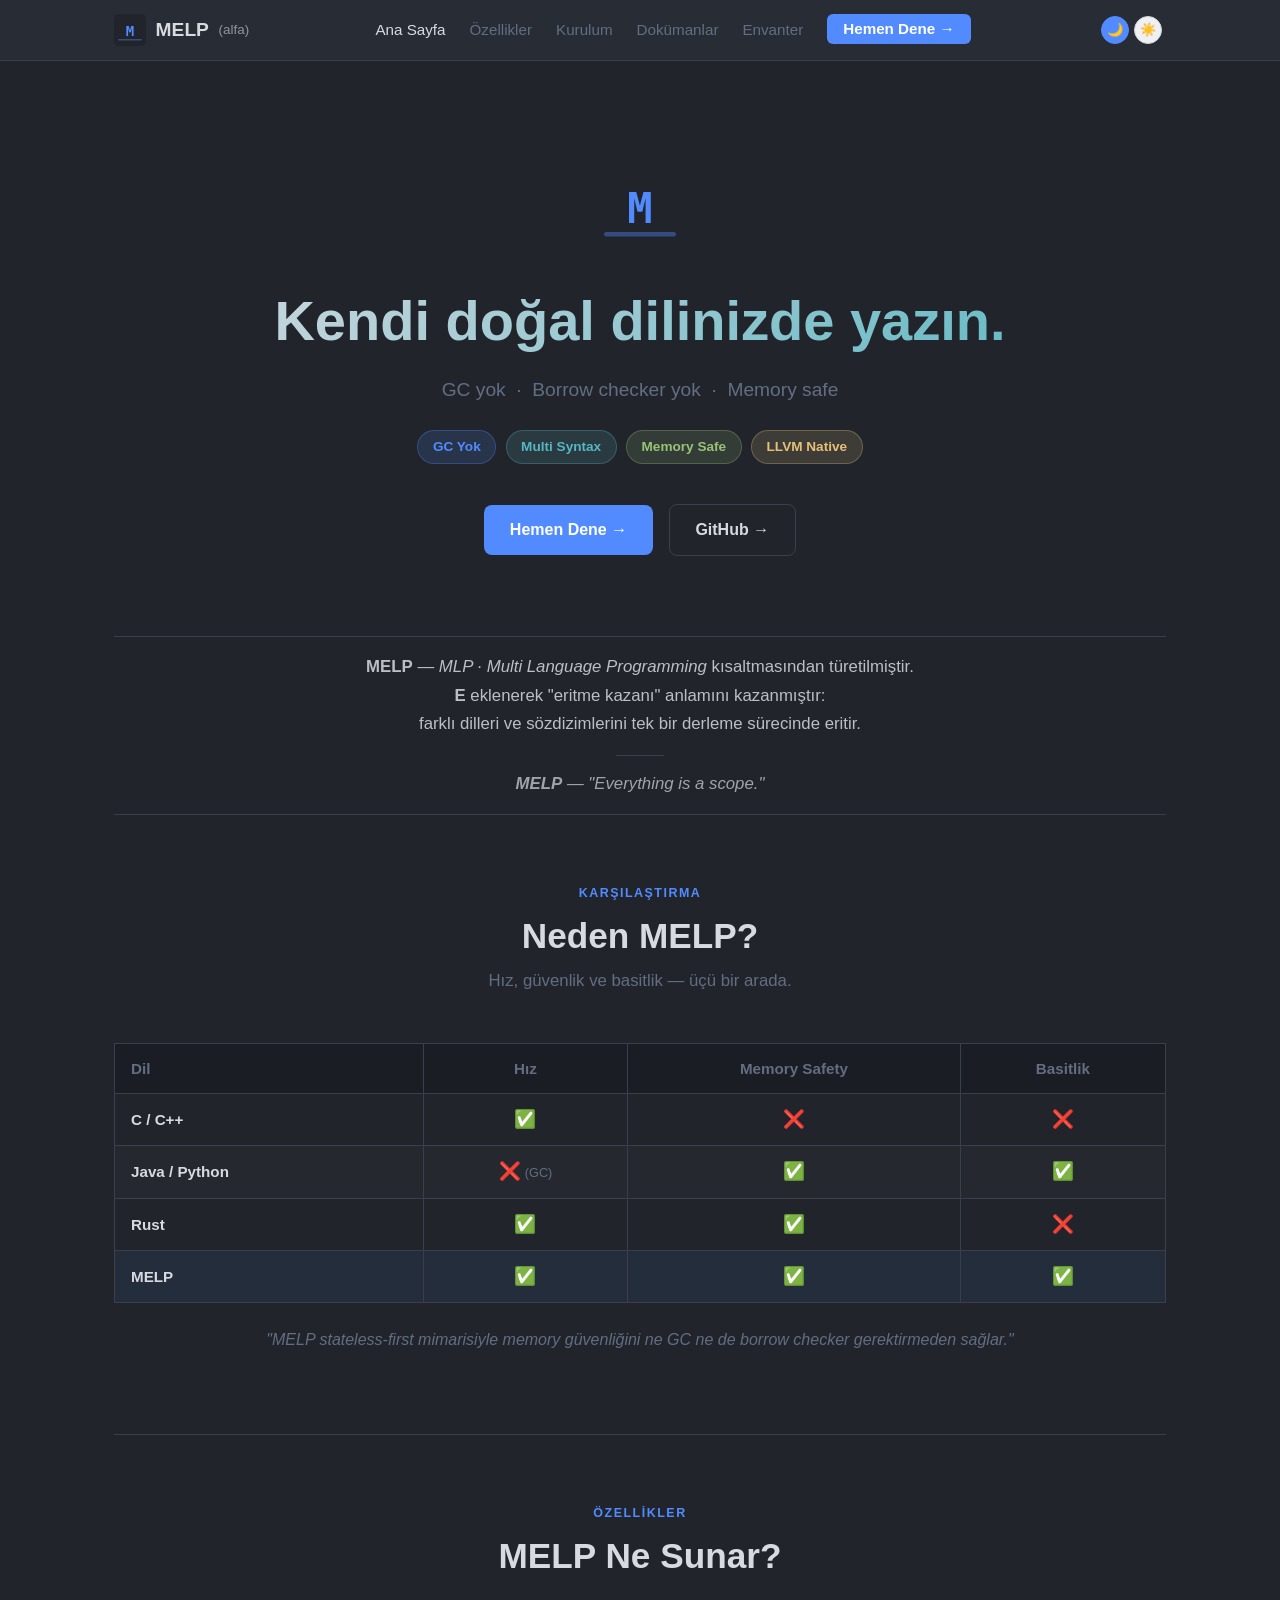
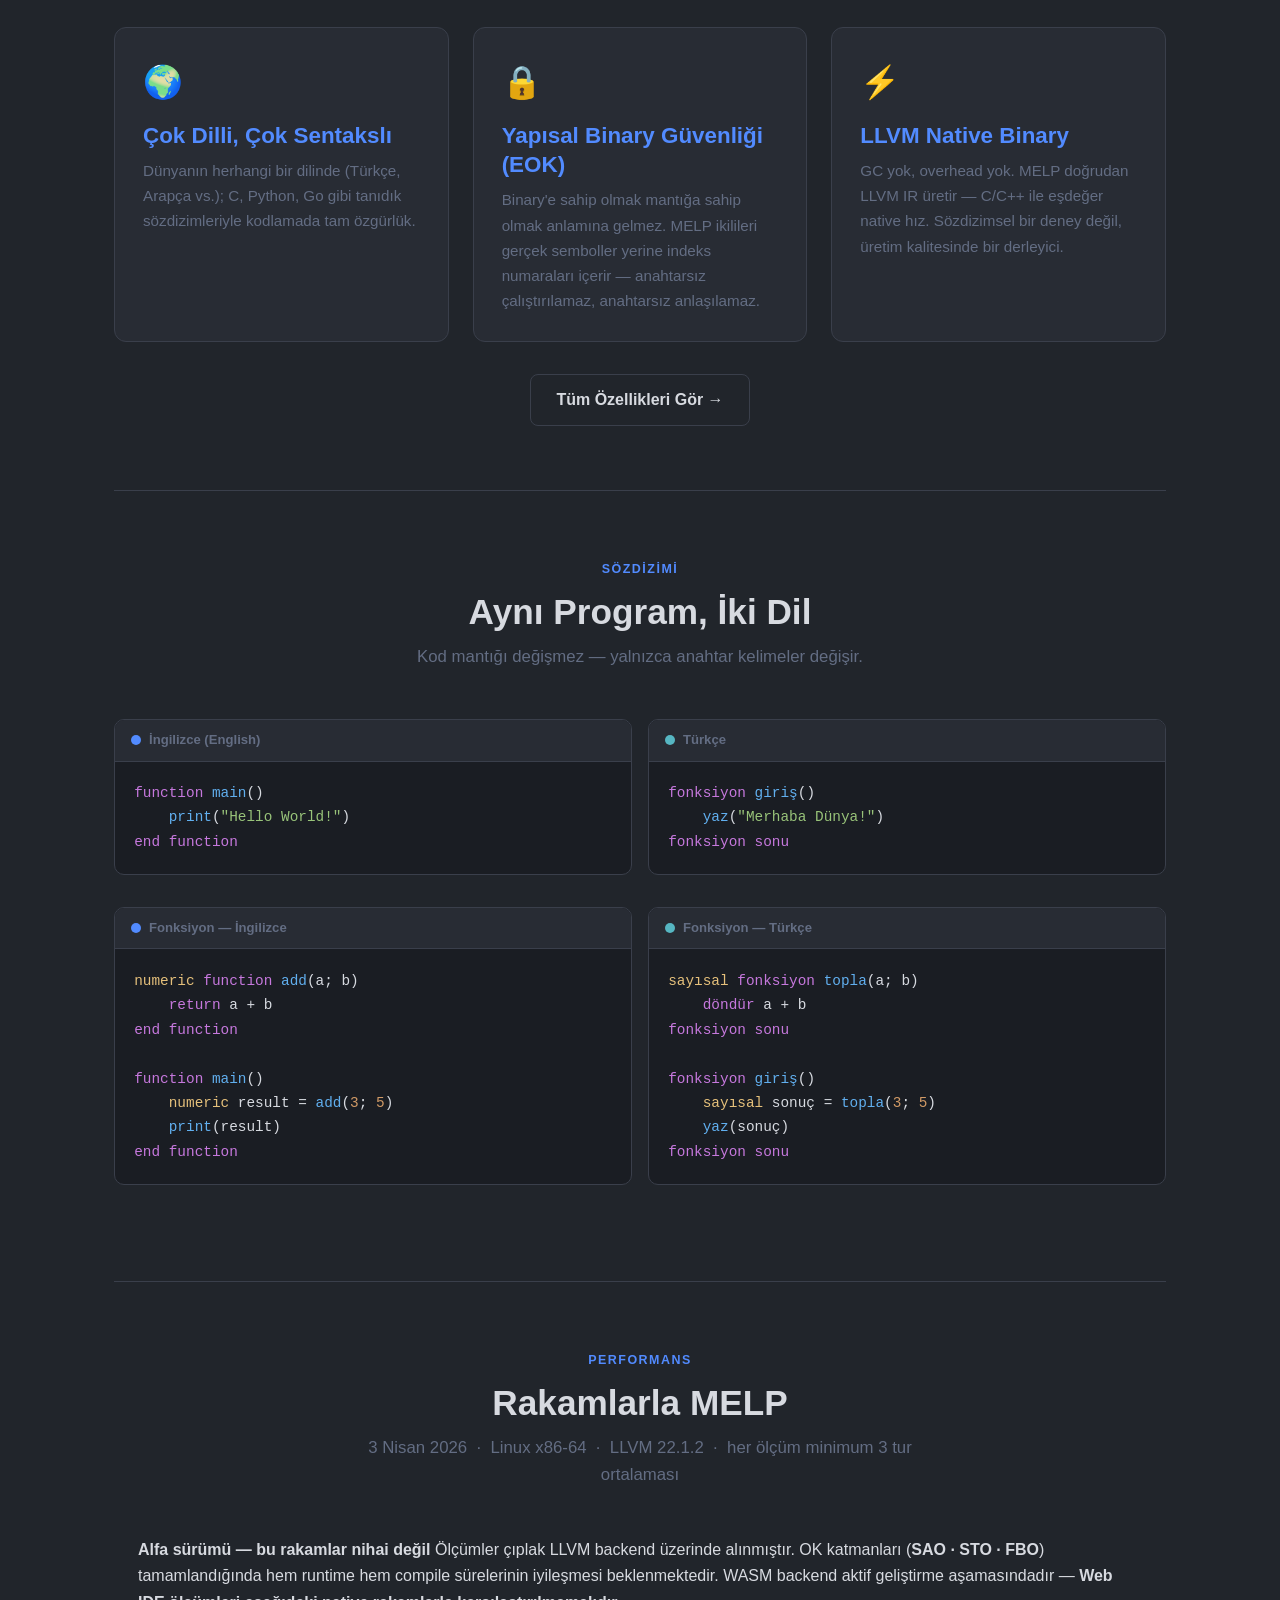
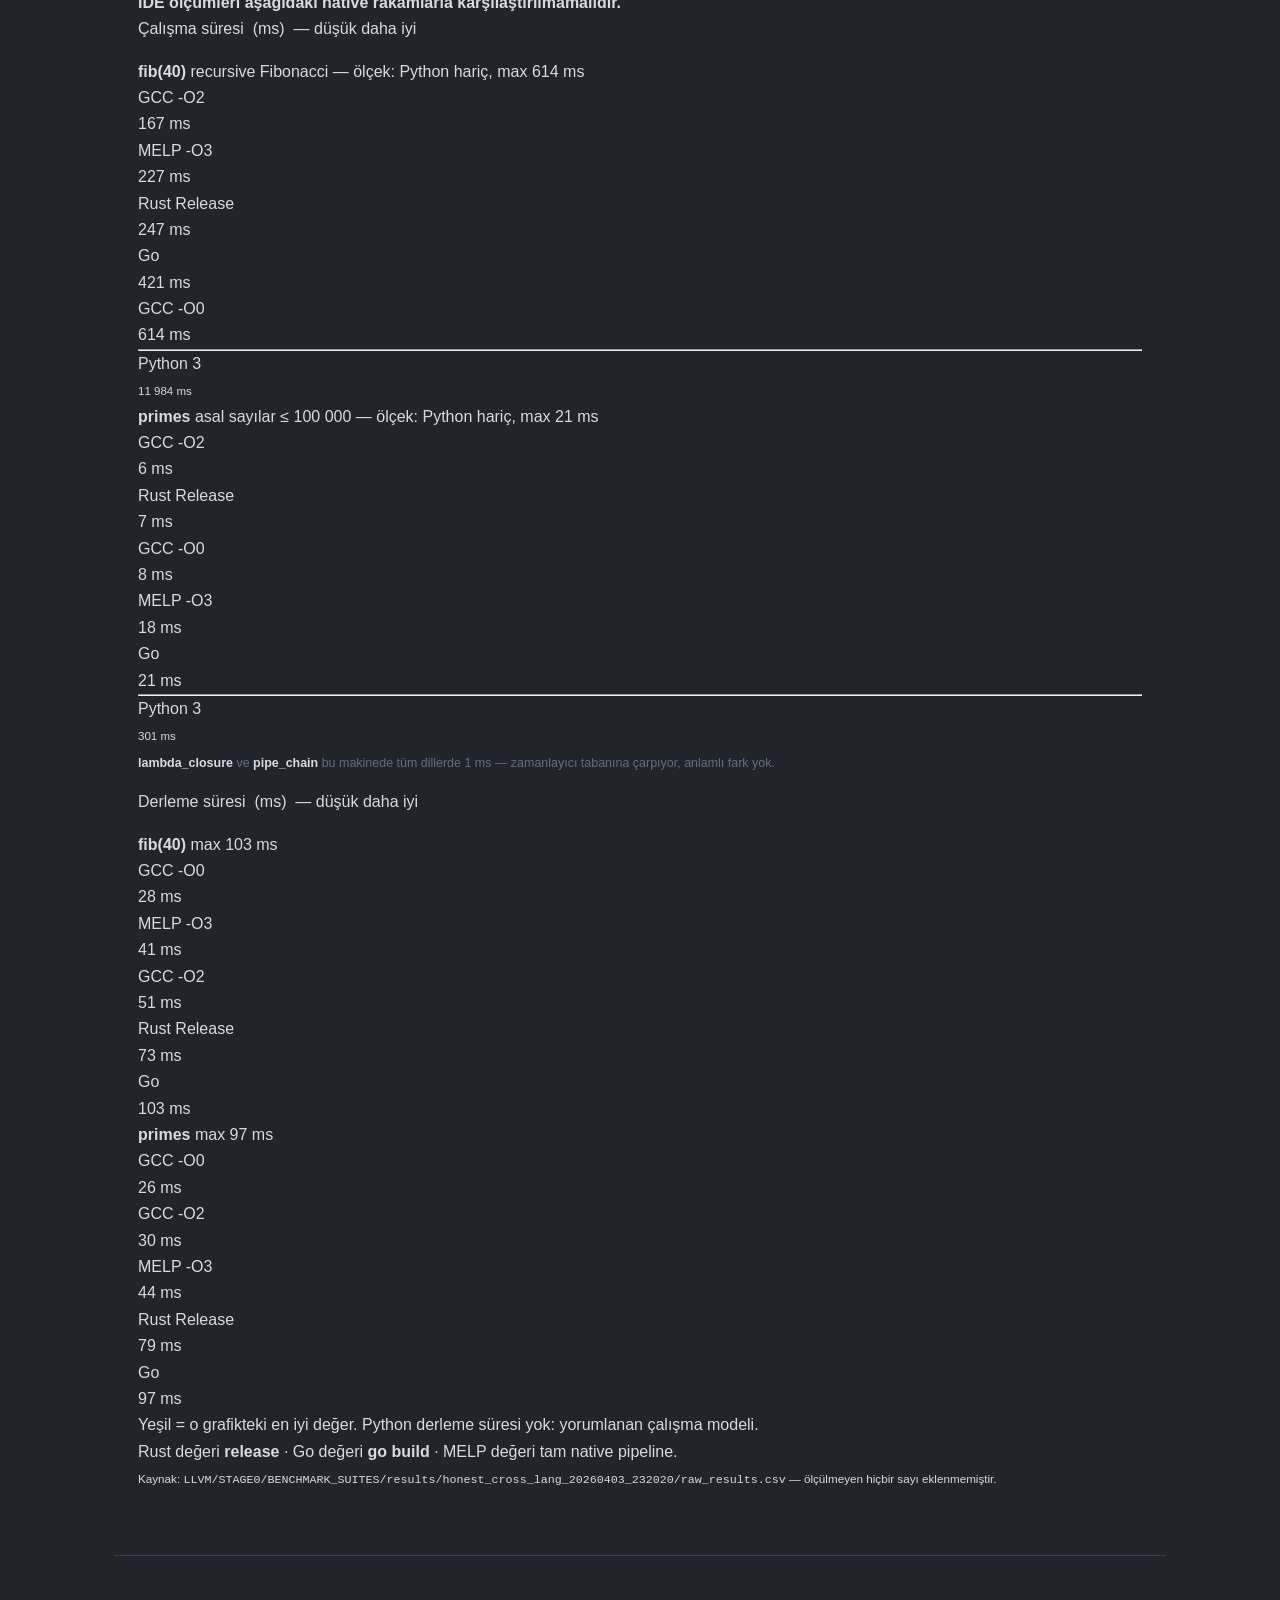
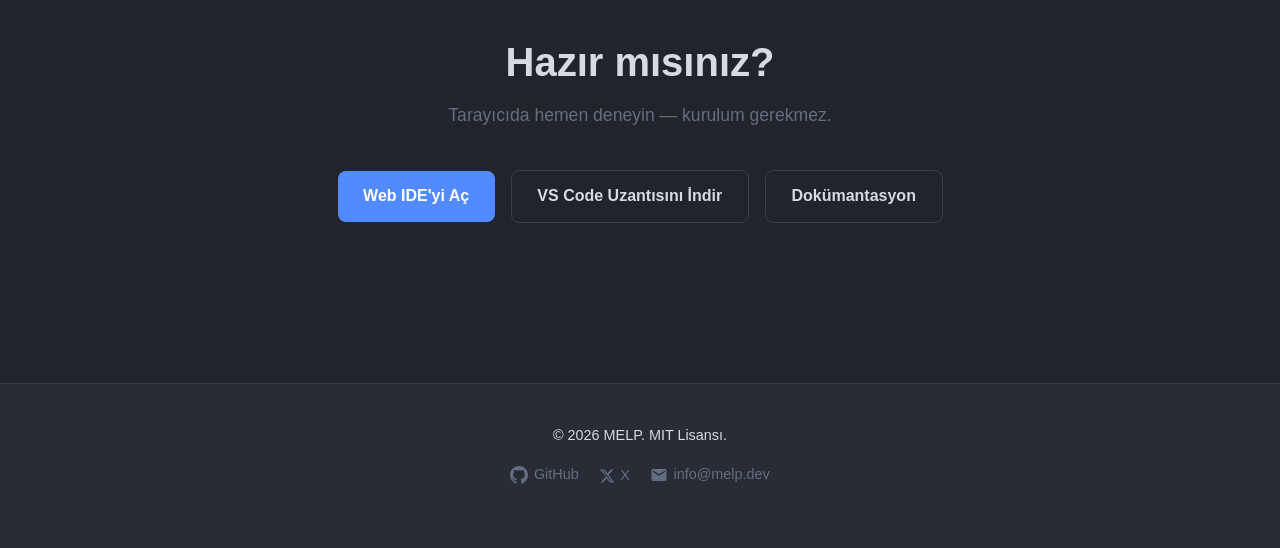
==== index.html @ f2312299 "feat(footer): GitHub/X/email SVG ikonları eklendi" ====
<!DOCTYPE html>
<html lang="tr">
<head>
  <meta charset="UTF-8">
  <meta name="viewport" content="width=device-width, initial-scale=1.0">
  <meta name="description" content="MELP — Kendi doğal dilinizde yazın. GC yok, borrow checker yok, memory safe (beta'da planlandı). LLVM native binary.">
  <title>MELP — Doğal Dil, Native Hız</title>
  <link rel="shortcut icon" type="image/x-icon" href="/assets/melp-logo.ico">
  <link rel="icon" type="image/png" href="/assets/melp-logo.png">
  <link rel="stylesheet" href="assets/style.css">
</head>
<body>

  <!-- ========== HEADER ========== -->
  <header>
    <nav>
      <a href="index.html" class="nav-logo">
        <img src="assets/melp-logo.svg" alt="MELP Logo" width="32" height="32">
        MELP <span style="font-size:0.7em; font-weight:400; opacity:0.6;">(alfa)</span>
      </a>
      <ul class="nav-links" id="navLinks">
        <li><a href="index.html" class="active">Ana Sayfa</a></li>
        <li><a href="ozellikler.html">Özellikler</a></li>
        <li><a href="kurulum.html">Kurulum</a></li>
        <li><a href="docs.html">Dokümanlar</a></li>
        <li><a href="inventory.html">Envanter</a></li>
        <li><a href="./web-ide/" target="_blank" rel="noopener" class="btn-nav">Hemen Dene →</a></li>
      </ul>
      <div class="theme-toggle">
        <button class="theme-btn" data-theme="dark" title="Koyu tema" aria-label="Koyu tema">🌙</button>
        <button class="theme-btn" data-theme="light" title="Açık tema" aria-label="Açık tema">☀️</button>
      </div>
      <button class="nav-toggle" id="navToggle" aria-label="Menü">
        <span></span><span></span><span></span>
      </button>
    </nav>
  </header>

  <main>

    <!-- ========== HERO ========== -->
    <section class="hero">
      <div class="hero-logo">
        <img src="assets/melp-logo.svg" alt="MELP Logo" width="96" height="96">
      </div>
      <h1>Kendi doğal dilinizde yazın.</h1>
      <p class="hero-subtitle">GC yok &nbsp;·&nbsp; Borrow checker yok &nbsp;·&nbsp; Memory safe</p>
      <div class="badge-row">
        <span class="badge badge-blue">GC Yok</span>
        <span class="badge badge-teal">Multi Syntax</span>
        <span class="badge badge-green">Memory Safe</span>
        <span class="badge badge-yellow">LLVM Native</span>
      </div>

      <div class="btn-group" style="justify-content:center;">
        <a href="./web-ide/" target="_blank" rel="noopener" class="btn btn-primary">Hemen Dene →</a>
        <a href="https://github.com/MELP-Lang/MELP" target="_blank" rel="noopener" class="btn btn-outline">GitHub →</a>
      </div>
    </section>

    <!-- ========== İSMİN HİKAYESİ ========== -->
    <section style="padding-top:1rem;padding-bottom:0;">
      <blockquote style="max-width:640px;margin:0 auto;text-align:center;border-left:none;padding:0;">
        <p style="font-size:1.05rem;line-height:1.7;opacity:0.85;">
          <strong>MELP</strong> — <em>MLP · Multi Language Programming</em> kısaltmasından türetilmiştir.<br>
          <strong>E</strong> eklenerek "eritme kazanı" anlamını kazanmıştır:<br>
          farklı dilleri ve sözdizimlerini tek bir derleme sürecinde eritir.
        </p>
        <hr style="border:none;border-top:1px solid var(--border);width:48px;margin:0.9rem auto;">
        <p style="font-size:1.05rem;margin-top:0.75rem;opacity:0.7;font-style:italic;">
          <strong>MELP</strong> — "Everything is a scope."
        </p>
      </blockquote>
    </section>

    <!-- ========== NEDEN MELP? ========== -->
    <section>
      <div class="section-header">
        <span class="section-label">Karşılaştırma</span>
        <h2>Neden MELP?</h2>
        <p>Hız, güvenlik ve basitlik — üçü bir arada.</p>
      </div>
      <div class="table-wrap">
        <table>
          <thead>
            <tr>
              <th>Dil</th>
              <th>Hız</th>
              <th>Memory Safety</th>
              <th>Basitlik</th>
            </tr>
          </thead>
          <tbody>
            <tr>
              <td>C / C++</td>
              <td><span class="check">✅</span></td>
              <td><span class="cross">❌</span></td>
              <td><span class="cross">❌</span></td>
            </tr>
            <tr>
              <td>Java / Python</td>
              <td><span class="cross">❌</span> <small style="color:var(--text-muted)">(GC)</small></td>
              <td><span class="check">✅</span></td>
              <td><span class="check">✅</span></td>
            </tr>
            <tr>
              <td>Rust</td>
              <td><span class="check">✅</span></td>
              <td><span class="check">✅</span></td>
              <td><span class="cross">❌</span></td>
            </tr>
            <tr class="highlight-row">
              <td>MELP</td>
              <td><span class="check">✅</span></td>
              <td><span class="check">✅</span></td>
              <td><span class="check">✅</span></td>
            </tr>
          </tbody>
        </table>
      </div>
      <p class="muted" style="text-align:center;margin-top:1rem;font-style:italic;">
        "MELP stateless-first mimarisiyle memory güvenliğini ne GC ne de borrow checker gerektirmeden sağlar."
      </p>
    </section>

    <!-- ========== 3 ÖZELLİK KARTI ========== -->
    <section>
      <div class="section-header">
        <span class="section-label">Özellikler</span>
        <h2>MELP Ne Sunar?</h2>
      </div>
      <div class="cards-grid">
        <div class="card">
          <div class="card-icon">🌍</div>
          <h3>Çok Dilli, Çok Sentakslı</h3>
          <p>
            Dünyanın herhangi bir dilinde (Türkçe, Arapça vs.); C, Python, Go gibi tanıdık sözdizimleriyle kodlamada tam özgürlük. 
          </p>
        </div>
        <div class="card">
          <div class="card-icon">🔒</div>
          <h3>Yapısal Binary Güvenliği (EOK)</h3>
          <p>
            Binary'e sahip olmak mantığa sahip olmak anlamına gelmez. MELP ikilileri
            gerçek semboller yerine indeks numaraları içerir — anahtarsız çalıştırılamaz,
            anahtarsız anlaşılamaz.
          </p>
        </div>
        <div class="card">
          <div class="card-icon">⚡</div>
          <h3>LLVM Native Binary</h3>
          <p>
            GC yok, overhead yok. MELP doğrudan LLVM IR üretir —
            C/C++ ile eşdeğer native hız. Sözdizimsel bir deney değil,
            üretim kalitesinde bir derleyici.
          </p>
        </div>
      </div>
      <div style="text-align:center;margin-top:1rem;">
        <a href="ozellikler.html" class="btn btn-outline">Tüm Özellikleri Gör →</a>
      </div>
    </section>

    <!-- ========== MERHABA DÜNYA ========== -->
    <section>
      <div class="section-header">
        <span class="section-label">Sözdizimi</span>
        <h2>Aynı Program, İki Dil</h2>
        <p>Kod mantığı değişmez — yalnızca anahtar kelimeler değişir.</p>
      </div>
      <div class="code-compare">
        <div class="code-panel">
          <div class="code-panel-header">
            <span class="lang-dot"></span>
            İngilizce (English)
          </div>
          <pre><code><span class="kw">function</span> <span class="fn">main</span>()
    <span class="fn">print</span>(<span class="str">"Hello World!"</span>)
<span class="kw">end function</span></code></pre>
        </div>
        <div class="code-panel">
          <div class="code-panel-header">
            <span class="lang-dot" style="background:var(--accent-alt)"></span>
            Türkçe
          </div>
          <pre><code><span class="kw">fonksiyon</span> <span class="fn">giriş</span>()
    <span class="fn">yaz</span>(<span class="str">"Merhaba Dünya!"</span>)
<span class="kw">fonksiyon sonu</span></code></pre>
        </div>
      </div>
      <div class="code-compare" style="margin-top:1rem;">
        <div class="code-panel">
          <div class="code-panel-header">
            <span class="lang-dot"></span>
            Fonksiyon — İngilizce
          </div>
          <pre><code><span class="typ">numeric</span> <span class="kw">function</span> <span class="fn">add</span>(a; b)
    <span class="kw">return</span> a + b
<span class="kw">end function</span>

<span class="kw">function</span> <span class="fn">main</span>()
    <span class="typ">numeric</span> result = <span class="fn">add</span>(<span class="num">3</span>; <span class="num">5</span>)
    <span class="fn">print</span>(result)
<span class="kw">end function</span></code></pre>
        </div>
        <div class="code-panel">
          <div class="code-panel-header">
            <span class="lang-dot" style="background:var(--accent-alt)"></span>
            Fonksiyon — Türkçe
          </div>
          <pre><code><span class="typ">sayısal</span> <span class="kw">fonksiyon</span> <span class="fn">topla</span>(a; b)
    <span class="kw">döndür</span> a + b
<span class="kw">fonksiyon sonu</span>

<span class="kw">fonksiyon</span> <span class="fn">giriş</span>()
    <span class="typ">sayısal</span> sonuç = <span class="fn">topla</span>(<span class="num">3</span>; <span class="num">5</span>)
    <span class="fn">yaz</span>(sonuç)
<span class="kw">fonksiyon sonu</span></code></pre>
        </div>
      </div>
    </section>

    <!-- ========== ALT CTA ========== -->
    <!-- ===== BENCHMARK ===== -->
    <section id="benchmark">
      <div class="bench-wrap" style="padding:0 1.5rem;">

        <div class="section-header">
          <span class="section-label">Performans</span>
          <h2>Rakamlarla MELP</h2>
          <p>3 Nisan 2026 &nbsp;·&nbsp; Linux x86-64 &nbsp;·&nbsp; LLVM 22.1.2 &nbsp;·&nbsp; her ölçüm minimum 3 tur ortalaması</p>
        </div>

        <!-- Uyarı: alfa -->
        <div class="bench-note">
          <b>Alfa sürümü — bu rakamlar nihai değil</b>
          Ölçümler çıplak LLVM backend üzerinde alınmıştır. OK katmanları (<strong>SAO · STO · FBO</strong>) tamamlandığında hem runtime hem compile sürelerinin iyileşmesi beklenmektedir. WASM backend aktif geliştirme aşamasındadır — <strong>Web IDE ölçümleri aşağıdaki native rakamlarla karşılaştırılmamalıdır.</strong>
        </div>

        <!-- ─── Çalışma Süresi ─────────────────────── -->
        <div class="bench-group">
          <p class="bench-group-title">Çalışma süresi &nbsp;(ms) &nbsp;— düşük daha iyi</p>

          <!-- fib(40) -->
          <div class="bench-card">
            <div class="bench-card-title">
              <strong>fib(40)</strong>
              <span>recursive Fibonacci — ölçek: Python hariç, max 614 ms</span>
            </div>
            <div class="bench-row">
              <span class="bench-label">GCC -O2</span>
              <div class="bench-track"><div class="bench-bar is-best" style="width:27%"></div></div>
              <span class="bench-val is-best">167 ms</span>
            </div>
            <div class="bench-row">
              <span class="bench-label is-melp">MELP -O3</span>
              <div class="bench-track"><div class="bench-bar is-melp" style="width:37%"></div></div>
              <span class="bench-val is-melp">227 ms</span>
            </div>
            <div class="bench-row">
              <span class="bench-label">Rust Release</span>
              <div class="bench-track"><div class="bench-bar" style="width:40%"></div></div>
              <span class="bench-val">247 ms</span>
            </div>
            <div class="bench-row">
              <span class="bench-label">Go</span>
              <div class="bench-track"><div class="bench-bar" style="width:69%"></div></div>
              <span class="bench-val">421 ms</span>
            </div>
            <div class="bench-row">
              <span class="bench-label">GCC -O0</span>
              <div class="bench-track"><div class="bench-bar" style="width:100%"></div></div>
              <span class="bench-val">614 ms</span>
            </div>
            <hr class="bench-divider">
            <div class="bench-row">
              <span class="bench-label">Python 3</span>
              <div class="bench-track"><div class="bench-bar" style="width:100%;opacity:0.35"></div></div>
              <span class="bench-val" style="font-size:0.72rem;">11 984 ms</span>
            </div>
          </div>

          <!-- primes -->
          <div class="bench-card">
            <div class="bench-card-title">
              <strong>primes</strong>
              <span>asal sayılar ≤ 100 000 — ölçek: Python hariç, max 21 ms</span>
            </div>
            <div class="bench-row">
              <span class="bench-label">GCC -O2</span>
              <div class="bench-track"><div class="bench-bar is-best" style="width:29%"></div></div>
              <span class="bench-val is-best">6 ms</span>
            </div>
            <div class="bench-row">
              <span class="bench-label">Rust Release</span>
              <div class="bench-track"><div class="bench-bar" style="width:33%"></div></div>
              <span class="bench-val">7 ms</span>
            </div>
            <div class="bench-row">
              <span class="bench-label">GCC -O0</span>
              <div class="bench-track"><div class="bench-bar" style="width:38%"></div></div>
              <span class="bench-val">8 ms</span>
            </div>
            <div class="bench-row">
              <span class="bench-label is-melp">MELP -O3</span>
              <div class="bench-track"><div class="bench-bar is-melp" style="width:86%"></div></div>
              <span class="bench-val is-melp">18 ms</span>
            </div>
            <div class="bench-row">
              <span class="bench-label">Go</span>
              <div class="bench-track"><div class="bench-bar" style="width:100%"></div></div>
              <span class="bench-val">21 ms</span>
            </div>
            <hr class="bench-divider">
            <div class="bench-row">
              <span class="bench-label">Python 3</span>
              <div class="bench-track"><div class="bench-bar" style="width:100%;opacity:0.35"></div></div>
              <span class="bench-val" style="font-size:0.72rem;">301 ms</span>
            </div>
          </div>

          <p style="font-size:0.78rem;color:var(--text-muted);margin-top:0.25rem;">
            <strong style="color:var(--text-primary);">lambda_closure</strong> ve
            <strong style="color:var(--text-primary);">pipe_chain</strong>
            bu makinede tüm dillerde 1 ms — zamanlayıcı tabanına çarpıyor, anlamlı fark yok.
          </p>
        </div>

        <!-- ─── Derleme Süresi ─────────────────────── -->
        <div class="bench-group">
          <p class="bench-group-title">Derleme süresi &nbsp;(ms) &nbsp;— düşük daha iyi</p>

          <!-- fib(40) -->
          <div class="bench-card">
            <div class="bench-card-title">
              <strong>fib(40)</strong>
              <span>max 103 ms</span>
            </div>
            <div class="bench-row">
              <span class="bench-label">GCC -O0</span>
              <div class="bench-track"><div class="bench-bar is-best" style="width:27%"></div></div>
              <span class="bench-val is-best">28 ms</span>
            </div>
            <div class="bench-row">
              <span class="bench-label is-melp">MELP -O3</span>
              <div class="bench-track"><div class="bench-bar is-melp" style="width:40%"></div></div>
              <span class="bench-val is-melp">41 ms</span>
            </div>
            <div class="bench-row">
              <span class="bench-label">GCC -O2</span>
              <div class="bench-track"><div class="bench-bar" style="width:50%"></div></div>
              <span class="bench-val">51 ms</span>
            </div>
            <div class="bench-row">
              <span class="bench-label">Rust Release</span>
              <div class="bench-track"><div class="bench-bar" style="width:71%"></div></div>
              <span class="bench-val">73 ms</span>
            </div>
            <div class="bench-row">
              <span class="bench-label">Go</span>
              <div class="bench-track"><div class="bench-bar" style="width:100%"></div></div>
              <span class="bench-val">103 ms</span>
            </div>
          </div>

          <!-- primes -->
          <div class="bench-card">
            <div class="bench-card-title">
              <strong>primes</strong>
              <span>max 97 ms</span>
            </div>
            <div class="bench-row">
              <span class="bench-label">GCC -O0</span>
              <div class="bench-track"><div class="bench-bar is-best" style="width:27%"></div></div>
              <span class="bench-val is-best">26 ms</span>
            </div>
            <div class="bench-row">
              <span class="bench-label">GCC -O2</span>
              <div class="bench-track"><div class="bench-bar" style="width:31%"></div></div>
              <span class="bench-val">30 ms</span>
            </div>
            <div class="bench-row">
              <span class="bench-label is-melp">MELP -O3</span>
              <div class="bench-track"><div class="bench-bar is-melp" style="width:45%"></div></div>
              <span class="bench-val is-melp">44 ms</span>
            </div>
            <div class="bench-row">
              <span class="bench-label">Rust Release</span>
              <div class="bench-track"><div class="bench-bar" style="width:81%"></div></div>
              <span class="bench-val">79 ms</span>
            </div>
            <div class="bench-row">
              <span class="bench-label">Go</span>
              <div class="bench-track"><div class="bench-bar" style="width:100%"></div></div>
              <span class="bench-val">97 ms</span>
            </div>
          </div>
        </div>

        <!-- Dipnot -->
        <div class="bench-footer">
          <span>Yeşil = o grafikteki en iyi değer. Python derleme süresi yok: yorumlanan çalışma modeli.</span><br>
          <span>Rust değeri <strong>release</strong> · Go değeri <strong>go build</strong> · MELP değeri tam native pipeline.</span><br>
          <span style="font-size:0.73rem;">Kaynak: <code>LLVM/STAGE0/BENCHMARK_SUITES/results/honest_cross_lang_20260403_232020/raw_results.csv</code> — ölçülmeyen hiçbir sayı eklenmemiştir.</span>
        </div>

      </div>
    </section>

    <section class="cta-section">
      <h2>Hazır mısınız?</h2>
      <p>Tarayıcıda hemen deneyin — kurulum gerekmez.</p>
      <div class="btn-group" style="justify-content:center;">
        <a href="./web-ide/" target="_blank" rel="noopener" class="btn btn-primary">Web IDE'yi Aç</a>
        <a href="kurulum.html" class="btn btn-outline">VS Code Uzantısını İndir</a>
        <a href="docs.html" class="btn btn-outline">Dokümantasyon</a>
      </div>
    </section>

  </main>

  <!-- ========== FOOTER ========== -->
  <footer>
    <p>© 2026 MELP. MIT Lisansı.</p>
    <p style="margin-top:0.5rem;">
      <a href="https://github.com/MELP-Lang/MELP" target="_blank" rel="noopener" title="GitHub" style="display:inline-flex;align-items:center;gap:0.35rem;">
        <svg width="18" height="18" viewBox="0 0 24 24" fill="currentColor" aria-hidden="true"><path d="M12 0C5.37 0 0 5.37 0 12c0 5.3 3.438 9.8 8.205 11.385.6.113.82-.258.82-.577 0-.285-.01-1.04-.015-2.04-3.338.724-4.042-1.61-4.042-1.61-.546-1.385-1.335-1.755-1.335-1.755-1.087-.744.084-.729.084-.729 1.205.084 1.838 1.236 1.838 1.236 1.07 1.835 2.807 1.305 3.492.998.108-.776.417-1.305.76-1.605-2.665-.3-5.466-1.332-5.466-5.93 0-1.31.465-2.38 1.235-3.22-.135-.303-.54-1.523.105-3.176 0 0 1.005-.322 3.3 1.23.96-.267 1.98-.399 3-.405 1.02.006 2.04.138 3 .405 2.28-1.552 3.285-1.23 3.285-1.23.645 1.653.24 2.873.12 3.176.765.84 1.23 1.91 1.23 3.22 0 4.61-2.805 5.625-5.475 5.92.42.36.81 1.096.81 2.22 0 1.605-.015 2.896-.015 3.286 0 .315.21.69.825.57C20.565 21.795 24 17.295 24 12c0-6.63-5.37-12-12-12z"/></svg>
        GitHub
      </a>
      <a href="https://x.com/Acar_Kodlama" target="_blank" rel="noopener" title="X" style="display:inline-flex;align-items:center;gap:0.35rem;">
        <svg width="16" height="16" viewBox="0 0 24 24" fill="currentColor" aria-hidden="true"><path d="M18.244 2.25h3.308l-7.227 8.26 8.502 11.24H16.17l-4.714-6.231-5.401 6.231H2.744l7.737-8.835L1.254 2.25H8.08l4.213 5.567 5.951-5.567zm-1.161 17.52h1.833L7.084 4.126H5.117z"/></svg>
        X
      </a>
      <a href="mailto:info@melp.dev" title="info@melp.dev" style="display:inline-flex;align-items:center;gap:0.35rem;">
        <svg width="18" height="18" viewBox="0 0 24 24" fill="currentColor" aria-hidden="true"><path d="M20 4H4c-1.1 0-2 .9-2 2v12c0 1.1.9 2 2 2h16c1.1 0 2-.9 2-2V6c0-1.1-.9-2-2-2zm0 4-8 5-8-5V6l8 5 8-5v2z"/></svg>
        info@melp.dev
      </a>
    </p>
  </footer>

  <script>
    // Mobile nav toggle
    const toggle = document.getElementById('navToggle');
    const links  = document.getElementById('navLinks');
    toggle.addEventListener('click', () => links.classList.toggle('open'));

    // Theme toggle
    (function() {
      const root  = document.documentElement;
      const saved = localStorage.getItem('melp-theme') || 'dark';
      root.setAttribute('data-theme', saved);
      function sync(t) {
        document.querySelectorAll('.theme-btn').forEach(b =>
          b.classList.toggle('active', b.dataset.theme === t));
      }
      sync(saved);
      document.querySelectorAll('.theme-btn').forEach(btn =>
        btn.addEventListener('click', () => {
          const t = btn.dataset.theme;
          root.setAttribute('data-theme', t);
          localStorage.setItem('melp-theme', t);
          sync(t);
        })
      );
    })();
  </script>

</body>
</html>
---- assets/style.css ----
/* =====================================================
   melp.dev — Ana Stil Dosyası
   Renk Paleti: MELP IDE ile aynı (tutarlılık)
   ===================================================== */

:root {
  --bg-primary:   #21252b;
  --bg-secondary: #282c34;
  --bg-code:      #1a1d23;
  --accent:       #528bff;
  --accent-alt:   #56b6c2;
  --text-primary: #d7dae0;
  --text-muted:   #636d83;
  --success:      #98c379;
  --warning:      #e5c07b;
  --danger:       #e06c75;
  --border:       #3a3f4b;
}

/* =====================================================
   LIGHT THEME
   ===================================================== */

[data-theme="light"] {
  --bg-primary:   #f7f7f5;
  --bg-secondary: #ffffff;
  --bg-code:      #eef0f3;
  --accent:       #3d6fd4;
  --accent-alt:   #1a8a96;
  --text-primary: #1e2128;
  --text-muted:   #5c6370;
  --success:      #2d7a3a;
  --warning:      #8a5a00;
  --danger:       #c0392b;
  --border:       #d0d4db;
}

[data-theme="light"] tr:nth-child(even) td {
  background: rgba(0, 0, 0, 0.03);
}

[data-theme="light"] .eok-box {
  background: #eef0f3;
}

[data-theme="light"] .info-box {
  background: rgba(61,111,212,0.07);
  border-color: rgba(61,111,212,0.25);
}

[data-theme="light"] .info-box.research {
  background: rgba(138,90,0,0.07);
  border-color: rgba(138,90,0,0.25);
}

* {
  box-sizing: border-box;
  margin: 0;
  padding: 0;
}

html {
  scroll-behavior: smooth;
}

body {
  font-family: -apple-system, BlinkMacSystemFont, "Segoe UI", Roboto, "Helvetica Neue", Arial, sans-serif;
  background-color: var(--bg-primary);
  color: var(--text-primary);
  line-height: 1.65;
  font-size: 16px;
}

/* =====================================================
   LINKS
   ===================================================== */

a {
  color: var(--accent);
  text-decoration: none;
}

a:hover {
  color: var(--accent-alt);
  text-decoration: underline;
}

/* =====================================================
   HEADER / NAV
   ===================================================== */

header {
  background-color: var(--bg-secondary);
  border-bottom: 1px solid var(--border);
  position: sticky;
  top: 0;
  z-index: 100;
}

nav {
  max-width: 1100px;
  margin: 0 auto;
  padding: 0 1.5rem;
  height: 60px;
  display: flex;
  align-items: center;
  justify-content: space-between;
  gap: 1rem;
}

.nav-logo {
  display: flex;
  align-items: center;
  gap: 0.6rem;
  font-size: 1.2rem;
  font-weight: 700;
  color: var(--text-primary);
  text-decoration: none;
  flex-shrink: 0;
}

.nav-logo:hover {
  color: var(--accent);
  text-decoration: none;
}

.nav-logo svg {
  width: 32px;
  height: 32px;
}

.nav-links {
  display: flex;
  align-items: center;
  gap: 1.5rem;
  list-style: none;
}

.nav-links a {
  color: var(--text-muted);
  font-size: 0.95rem;
  transition: color 0.2s;
}

.nav-links a:hover,
.nav-links a.active {
  color: var(--text-primary);
  text-decoration: none;
}

.btn-nav {
  background: var(--accent);
  color: #fff !important;
  padding: 0.4rem 1rem;
  border-radius: 6px;
  font-weight: 600;
  font-size: 0.9rem;
  white-space: nowrap;
  transition: background 0.2s;
}

.btn-nav:hover {
  background: #6b9fff;
  text-decoration: none;
}

/* Mobile nav toggle */
.nav-toggle {
  display: none;
  background: none;
  border: none;
  cursor: pointer;
  flex-direction: column;
  gap: 5px;
  padding: 4px;
}

.nav-toggle span {
  display: block;
  width: 24px;
  height: 2px;
  background: var(--text-primary);
  border-radius: 2px;
  transition: 0.3s;
}

/* =====================================================
   THEME TOGGLE BUTTONS
   ===================================================== */

.theme-toggle {
  display: flex;
  gap: 5px;
  align-items: center;
  margin: 0 0.25rem;
  flex-shrink: 0;
}

.theme-btn {
  width: 28px;
  height: 28px;
  border-radius: 50%;
  border: 1px solid var(--border);
  background: var(--bg-code);
  cursor: pointer;
  font-size: 0.82rem;
  display: flex;
  align-items: center;
  justify-content: center;
  transition: background 0.2s, border-color 0.2s;
  padding: 0;
  line-height: 1;
}

.theme-btn:hover {
  border-color: var(--accent);
  background: var(--bg-secondary);
}

.theme-btn.active {
  background: var(--accent);
  border-color: var(--accent);
}

/* =====================================================
   FOOTER
   ===================================================== */

footer {
  background-color: var(--bg-secondary);
  border-top: 1px solid var(--border);
  padding: 2.5rem 1.5rem;
  text-align: center;
  color: var(--text-muted);
  font-size: 0.9rem;
  margin-top: 5rem;
}

footer a {
  color: var(--text-muted);
  margin: 0 0.5rem;
}

footer a:hover {
  color: var(--accent);
  text-decoration: none;
}

/* =====================================================
   GENEL LAYOUT
   ===================================================== */

main {
  max-width: 1100px;
  margin: 0 auto;
  padding: 0 1.5rem;
}

section {
  padding: 4rem 0;
}

section + section {
  border-top: 1px solid var(--border);
}

h1, h2, h3, h4 {
  color: var(--text-primary);
  font-weight: 700;
  line-height: 1.3;
}

h1 { font-size: 3rem; }
h2 { font-size: 2rem; margin-bottom: 1.5rem; }
h3 { font-size: 1.4rem; margin-bottom: 0.8rem; }
h4 { font-size: 1.1rem; margin-bottom: 0.5rem; }

p {
  margin-bottom: 1rem;
  color: var(--text-primary);
}

p.muted {
  color: var(--text-muted);
}

/* =====================================================
   BUTTONS
   ===================================================== */

.btn {
  display: inline-block;
  padding: 0.75rem 1.6rem;
  border-radius: 8px;
  font-weight: 600;
  font-size: 1rem;
  cursor: pointer;
  transition: all 0.2s;
  white-space: nowrap;
}

.btn-primary {
  background: var(--accent);
  color: #fff;
}

.btn-primary:hover {
  background: #6b9fff;
  color: #fff;
  text-decoration: none;
}

.btn-outline {
  background: transparent;
  color: var(--text-primary);
  border: 1px solid var(--border);
}

.btn-outline:hover {
  border-color: var(--accent);
  color: var(--accent);
  text-decoration: none;
}

.btn-group {
  display: flex;
  gap: 1rem;
  flex-wrap: wrap;
  align-items: center;
}

/* =====================================================
   HERO
   ===================================================== */

.hero {
  padding: 6rem 0 5rem;
  text-align: center;
}

.hero-logo {
  margin-bottom: 1.5rem;
}

.hero-logo svg {
  width: 72px;
  height: 72px;
}

.hero h1 {
  font-size: clamp(2rem, 5vw, 3.5rem);
  margin-bottom: 1rem;
  background: linear-gradient(135deg, var(--text-primary) 0%, var(--accent-alt) 100%);
  -webkit-background-clip: text;
  -webkit-text-fill-color: transparent;
  background-clip: text;
}

.hero-subtitle {
  font-size: 1.2rem;
  color: var(--text-muted);
  margin-bottom: 0.5rem;
}

.badge-row {
  display: flex;
  gap: 0.6rem;
  justify-content: center;
  flex-wrap: wrap;
  margin: 1.5rem 0 2.5rem;
}

.badge {
  display: inline-block;
  padding: 0.3rem 0.9rem;
  border-radius: 20px;
  font-size: 0.85rem;
  font-weight: 600;
}

.badge-blue   { background: rgba(82,139,255,0.15); color: var(--accent); border: 1px solid rgba(82,139,255,0.3); }
.badge-teal   { background: rgba(86,182,194,0.15); color: var(--accent-alt); border: 1px solid rgba(86,182,194,0.3); }
.badge-green  { background: rgba(152,195,121,0.15); color: var(--success); border: 1px solid rgba(152,195,121,0.3); }
.badge-yellow { background: rgba(229,192,123,0.15); color: var(--warning); border: 1px solid rgba(229,192,123,0.3); }

/* =====================================================
   KARŞILAŞTIRMA TABLOSU
   ===================================================== */

.table-wrap {
  overflow-x: auto;
  margin: 1.5rem 0;
}

table {
  width: 100%;
  border-collapse: collapse;
  font-size: 0.95rem;
}

th {
  background: var(--bg-code);
  color: var(--text-muted);
  font-weight: 600;
  text-align: center;
  padding: 0.75rem 1rem;
  border: 1px solid var(--border);
}

th:first-child {
  text-align: left;
}

td {
  padding: 0.7rem 1rem;
  border: 1px solid var(--border);
  text-align: center;
}

td:first-child {
  text-align: left;
  font-weight: 600;
}

tr:nth-child(even) td {
  background: rgba(255,255,255,0.02);
}

tr.highlight-row td {
  background: rgba(82,139,255,0.08);
  color: var(--text-primary);
  font-weight: 700;
}

.check  { color: var(--success); font-size: 1.1rem; }
.cross  { color: var(--danger);  font-size: 1.1rem; }

/* =====================================================
   ÖZELLIK KARTLARI
   ===================================================== */

.cards-grid {
  display: grid;
  grid-template-columns: repeat(auto-fit, minmax(280px, 1fr));
  gap: 1.5rem;
  margin: 2rem 0;
}

.card {
  background: var(--bg-secondary);
  border: 1px solid var(--border);
  border-radius: 12px;
  padding: 1.75rem;
  transition: border-color 0.2s, transform 0.2s;
}

.card:hover {
  border-color: var(--accent);
  transform: translateY(-2px);
}

.card-icon {
  font-size: 2rem;
  margin-bottom: 0.8rem;
}

.card h3 {
  color: var(--accent);
  margin-bottom: 0.5rem;
}

.card p {
  color: var(--text-muted);
  font-size: 0.95rem;
  margin: 0;
}

/* =====================================================
   KOD BLOĞLARİ (yan yana)
   ===================================================== */

.code-compare {
  display: grid;
  grid-template-columns: 1fr 1fr;
  gap: 1rem;
  margin: 2rem 0;
}

.code-panel {
  background: var(--bg-code);
  border: 1px solid var(--border);
  border-radius: 10px;
  overflow: hidden;
}

.code-panel-header {
  background: var(--bg-secondary);
  border-bottom: 1px solid var(--border);
  padding: 0.6rem 1rem;
  font-size: 0.82rem;
  font-weight: 600;
  color: var(--text-muted);
  display: flex;
  align-items: center;
  gap: 0.5rem;
}

.code-panel-header .lang-dot {
  width: 10px;
  height: 10px;
  border-radius: 50%;
  background: var(--accent);
  display: inline-block;
}

.code-panel pre {
  padding: 1.2rem;
  margin: 0;
  overflow-x: auto;
}

.code-panel code {
  font-family: "JetBrains Mono", "Fira Code", "Cascadia Code", "Consolas", monospace;
  font-size: 0.9rem;
  line-height: 1.7;
  color: var(--text-primary);
}

pre code {
  display: block;
}

/* Syntax renkleri — Prism yüklü değilse el ile */
.kw  { color: #c678dd; }   /* anahtar kelime — mor */
.fn  { color: #61afef; }   /* fonksiyon — mavi */
.str { color: #98c379; }   /* string — yeşil */
.cm  { color: #5c6370; }   /* yorum — gri */
.num { color: #d19a66; }   /* sayı — turuncu */
.typ { color: #e5c07b; }   /* tür — sarı */

/* Tek satırlı kod bloğu */
code.inline {
  background: var(--bg-code);
  border: 1px solid var(--border);
  border-radius: 4px;
  padding: 0.1em 0.4em;
  font-family: "JetBrains Mono", monospace;
  font-size: 0.88em;
  color: var(--accent-alt);
}

/* =====================================================
   SECTION BAŞLIKLARI
   ===================================================== */

.section-header {
  text-align: center;
  margin-bottom: 3rem;
}

.section-header h2 {
  font-size: 2.2rem;
  margin-bottom: 0.5rem;
}

.section-header p {
  color: var(--text-muted);
  font-size: 1.05rem;
  max-width: 600px;
  margin: 0 auto;
}

.section-label {
  display: inline-block;
  font-size: 0.78rem;
  font-weight: 700;
  letter-spacing: 1.5px;
  text-transform: uppercase;
  color: var(--accent);
  margin-bottom: 0.6rem;
}

/* =====================================================
   CTA BÖLÜMÜ (alt)
   ===================================================== */

.cta-section {
  text-align: center;
  padding: 5rem 0;
}

.cta-section h2 {
  font-size: 2.5rem;
  margin-bottom: 0.8rem;
}

.cta-section p {
  color: var(--text-muted);
  font-size: 1.1rem;
  margin-bottom: 2.5rem;
}

/* =====================================================
   TABS (kurulum.html)
   ===================================================== */

.tabs {
  margin: 2rem 0;
}

.tab-nav {
  display: flex;
  border-bottom: 2px solid var(--border);
  gap: 0;
  overflow-x: auto;
}

.tab-btn {
  background: none;
  border: none;
  padding: 0.75rem 1.5rem;
  color: var(--text-muted);
  font-size: 0.95rem;
  font-weight: 600;
  cursor: pointer;
  border-bottom: 3px solid transparent;
  margin-bottom: -2px;
  transition: color 0.2s, border-color 0.2s;
  white-space: nowrap;
}

.tab-btn:hover {
  color: var(--text-primary);
}

.tab-btn.active {
  color: var(--accent);
  border-bottom-color: var(--accent);
}

.tab-pane {
  display: none;
  padding: 2rem 0;
}

.tab-pane.active {
  display: block;
}

/* =====================================================
   SALDIRI TABLOSU (ozellikler.html EOK)
   ===================================================== */

.attack-table td:last-child {
  color: var(--success);
  font-weight: 600;
}

.eok-box {
  background: var(--bg-code);
  border: 1px solid var(--border);
  border-left: 4px solid var(--accent);
  border-radius: 8px;
  padding: 1.5rem;
  margin: 1.5rem 0;
  font-family: "JetBrains Mono", monospace;
  font-size: 0.88rem;
  line-height: 1.8;
  color: var(--text-primary);
  overflow-x: auto;
}

.eok-box .label-red  { color: var(--danger); }
.eok-box .label-blue { color: var(--accent); }
.eok-box .label-green { color: var(--success); }

.info-box {
  background: rgba(82,139,255,0.08);
  border: 1px solid rgba(82,139,255,0.25);
  border-radius: 8px;
  padding: 1.25rem 1.5rem;
  margin: 1.5rem 0;
}

.info-box.research {
  background: rgba(229,192,123,0.08);
  border-color: rgba(229,192,123,0.25);
}

.info-box p {
  margin: 0;
  font-size: 0.95rem;
  color: var(--text-muted);
}

.info-box strong {
  color: var(--text-primary);
}

/* =====================================================
   FEATURE SECTION (ozellikler.html)
   ===================================================== */

.feature-section {
  margin-bottom: 4rem;
}

.feature-section h2 {
  font-size: 1.8rem;
  margin-bottom: 1rem;
  display: flex;
  align-items: center;
  gap: 0.5rem;
}

/* =====================================================
   DOCS (docs.html)
   ===================================================== */

.docs-layout {
  display: grid;
  grid-template-columns: 220px 1fr;
  gap: 3rem;
  align-items: start;
  padding: 3rem 0;
}

.docs-sidebar {
  position: sticky;
  top: 80px;
}

.docs-sidebar h4 {
  color: var(--text-muted);
  font-size: 0.78rem;
  font-weight: 700;
  text-transform: uppercase;
  letter-spacing: 1.2px;
  margin-bottom: 0.75rem;
}

.docs-sidebar ul {
  list-style: none;
  margin-bottom: 2rem;
}

.docs-sidebar ul li a {
  display: block;
  padding: 0.35rem 0;
  color: var(--text-muted);
  font-size: 0.9rem;
  border-left: 2px solid transparent;
  padding-left: 0.75rem;
  margin-left: -0.75rem;
  transition: color 0.2s, border-color 0.2s;
}

.docs-sidebar ul li a:hover {
  color: var(--text-primary);
  border-left-color: var(--accent);
  text-decoration: none;
}

.docs-content h2 {
  font-size: 1.6rem;
  margin-top: 2.5rem;
  margin-bottom: 1rem;
  padding-top: 1rem;
  border-top: 1px solid var(--border);
}

.docs-content h2:first-child {
  margin-top: 0;
  border-top: none;
  padding-top: 0;
}

.docs-content h3 {
  font-size: 1.2rem;
  margin-top: 1.5rem;
  color: var(--accent-alt);
}

.docs-content pre {
  background: var(--bg-code);
  border: 1px solid var(--border);
  border-radius: 8px;
  padding: 1.2rem;
  overflow-x: auto;
  margin: 1rem 0;
}

.docs-content pre code {
  font-family: "JetBrains Mono", "Fira Code", monospace;
  font-size: 0.88rem;
  line-height: 1.7;
  color: var(--text-primary);
}

.docs-content ul,
.docs-content ol {
  margin: 0.75rem 0 0.75rem 1.5rem;
  color: var(--text-primary);
}

.docs-content li {
  margin-bottom: 0.3rem;
}

/* =====================================================
   KURULUM ADIM
   ===================================================== */

.install-step {
  display: flex;
  gap: 1.25rem;
  margin-bottom: 2rem;
  align-items: flex-start;
}

.step-num {
  flex-shrink: 0;
  width: 36px;
  height: 36px;
  background: var(--accent);
  border-radius: 50%;
  display: flex;
  align-items: center;
  justify-content: center;
  font-weight: 700;
  font-size: 0.9rem;
  color: #fff;
  margin-top: 2px;
}

.install-step-content h3 {
  margin-bottom: 0.5rem;
}

.install-step-content pre {
  background: var(--bg-code);
  border: 1px solid var(--border);
  border-radius: 8px;
  padding: 1rem;
  overflow-x: auto;
  margin: 0.75rem 0;
}

.install-step-content pre code {
  font-family: "JetBrains Mono", monospace;
  font-size: 0.88rem;
  line-height: 1.7;
  color: var(--text-primary);
}

/* =====================================================
   RESPONSIVE
   ===================================================== */

@media (max-width: 768px) {
  h1 { font-size: 2rem; }
  h2 { font-size: 1.6rem; }
  .hero { padding: 3.5rem 0 3rem; }

  .nav-links {
    display: none;
    position: absolute;
    top: 60px;
    left: 0;
    right: 0;
    background: var(--bg-secondary);
    border-bottom: 1px solid var(--border);
    flex-direction: column;
    padding: 1rem 1.5rem;
    gap: 0.8rem;
  }

  .nav-links.open {
    display: flex;
  }

  .nav-toggle {
    display: flex;
  }

  .code-compare {
    grid-template-columns: 1fr;
  }

  .docs-layout {
    grid-template-columns: 1fr;
  }

  .docs-sidebar {
    position: static;
    border-bottom: 1px solid var(--border);
    padding-bottom: 1.5rem;
    margin-bottom: 1rem;
  }

  .cards-grid {
    grid-template-columns: 1fr;
  }

  .btn-group {
    justify-content: center;
  }

  .cta-section h2 {
    font-size: 1.8rem;
  }
}
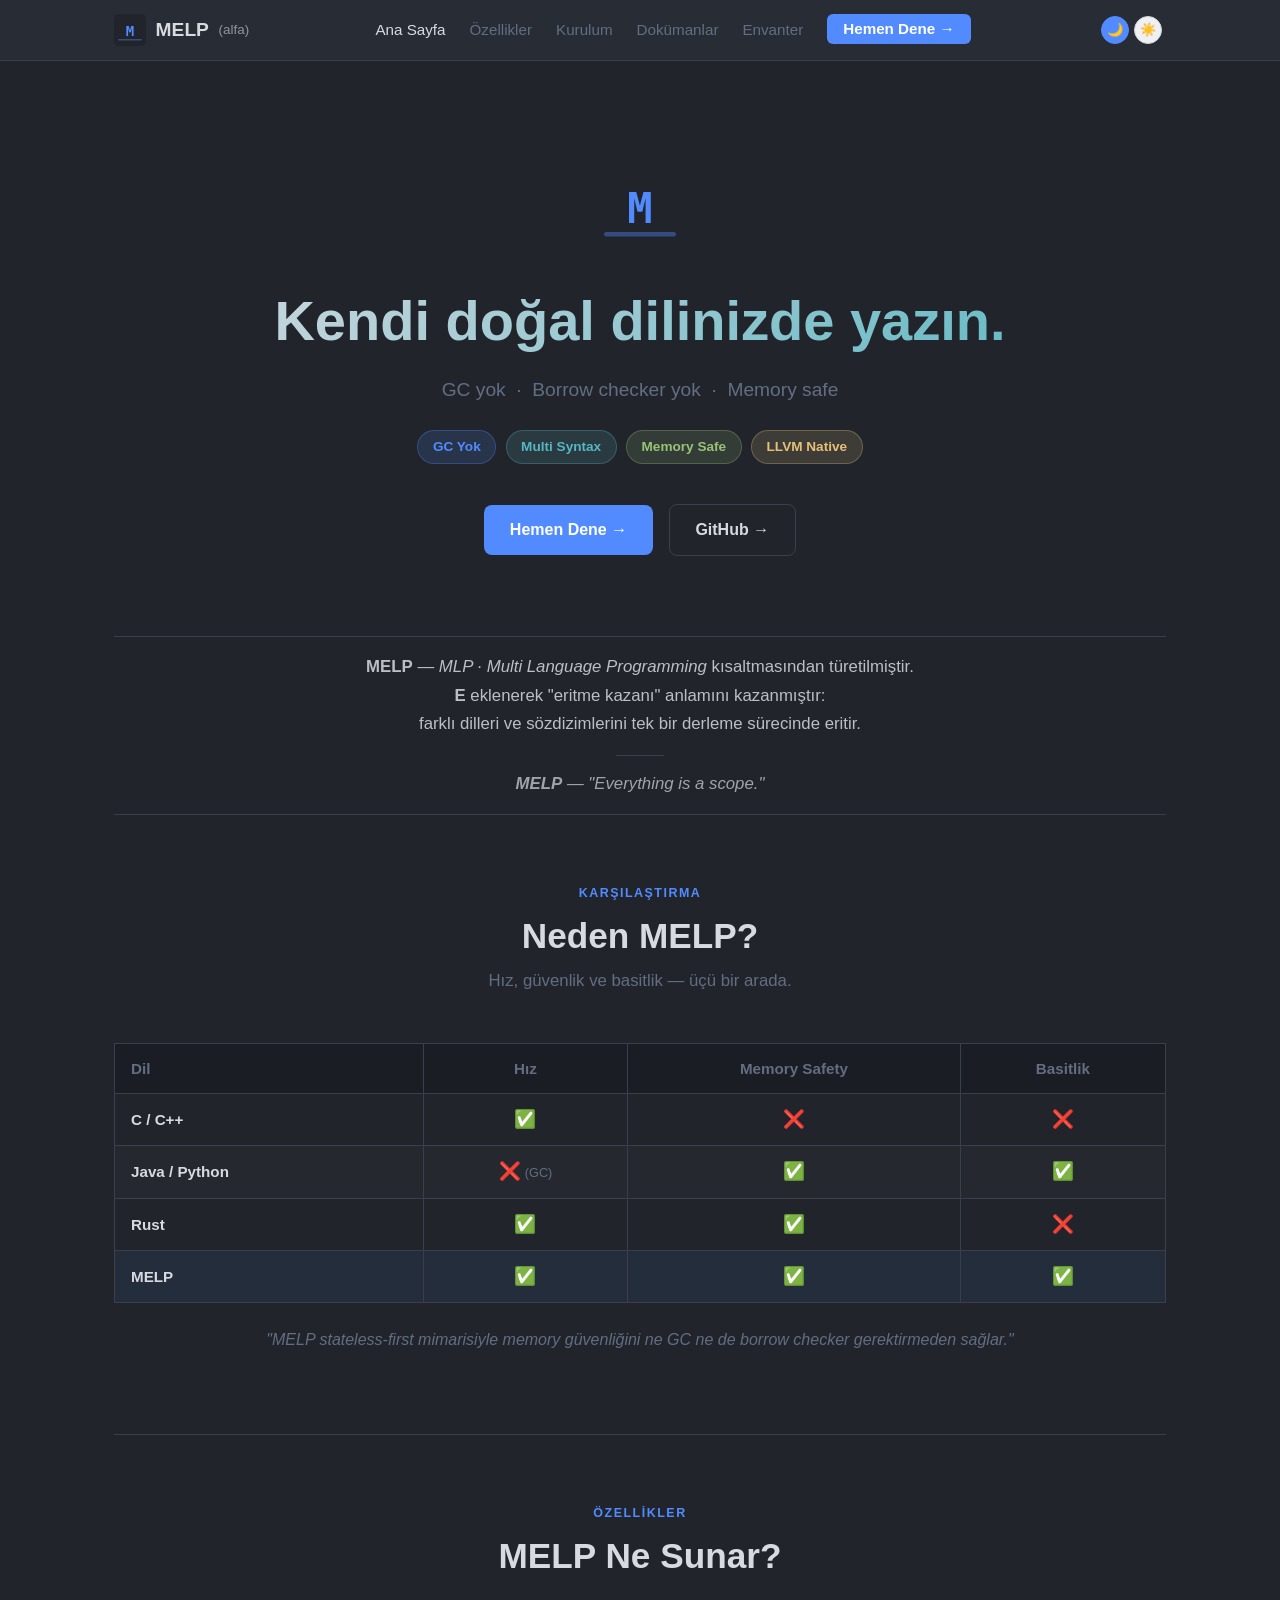
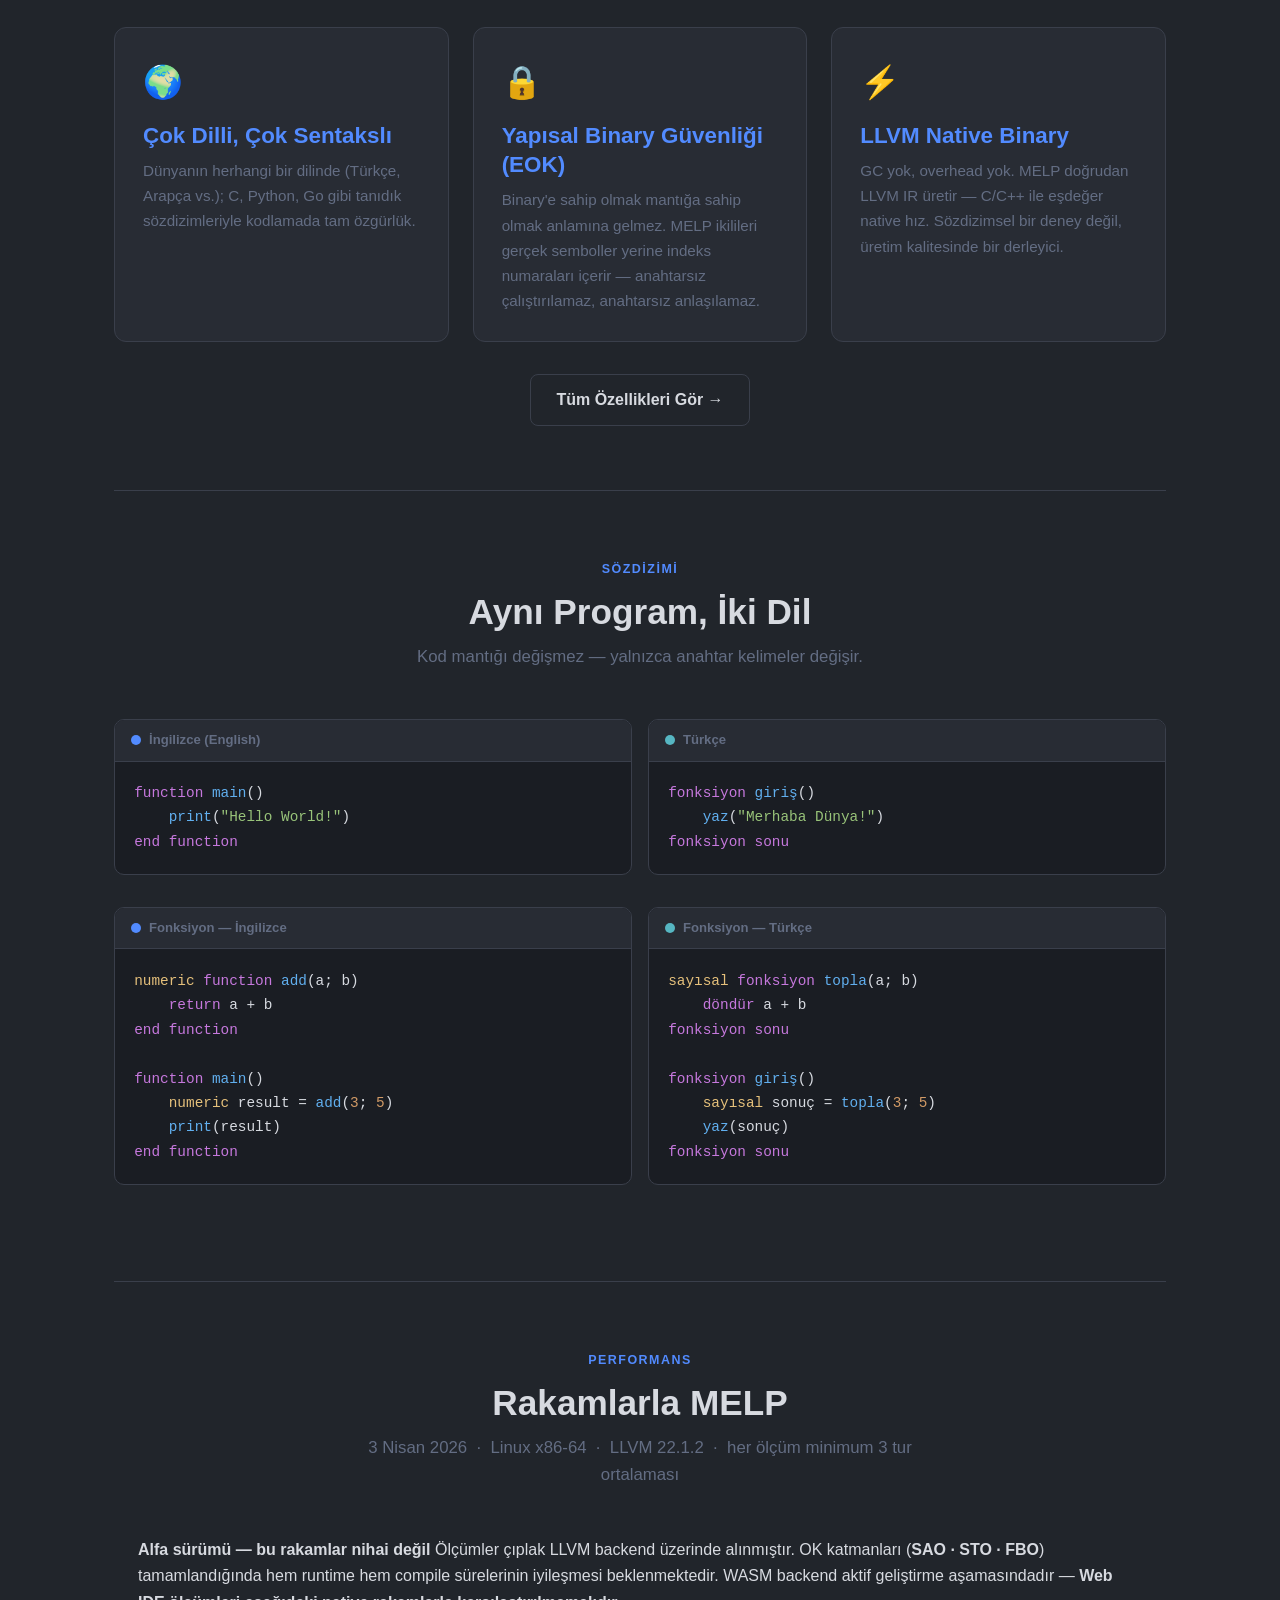
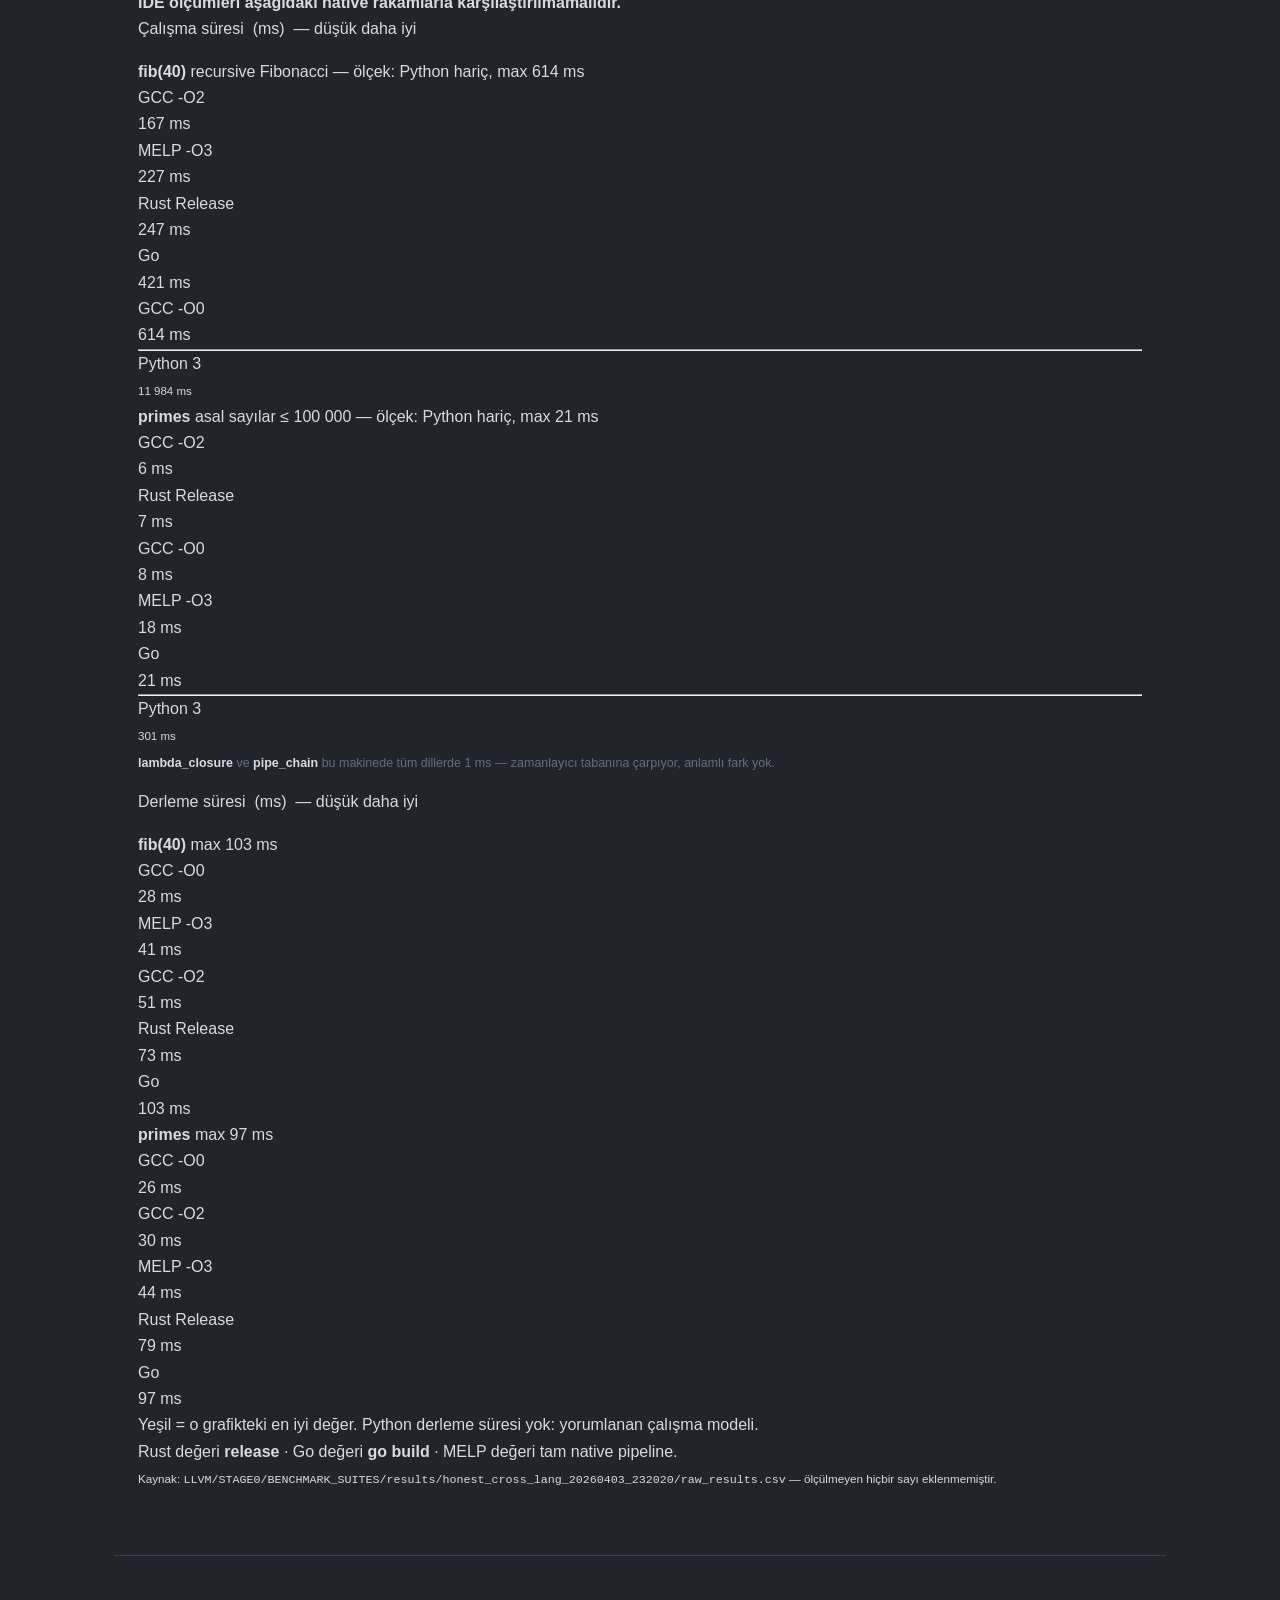
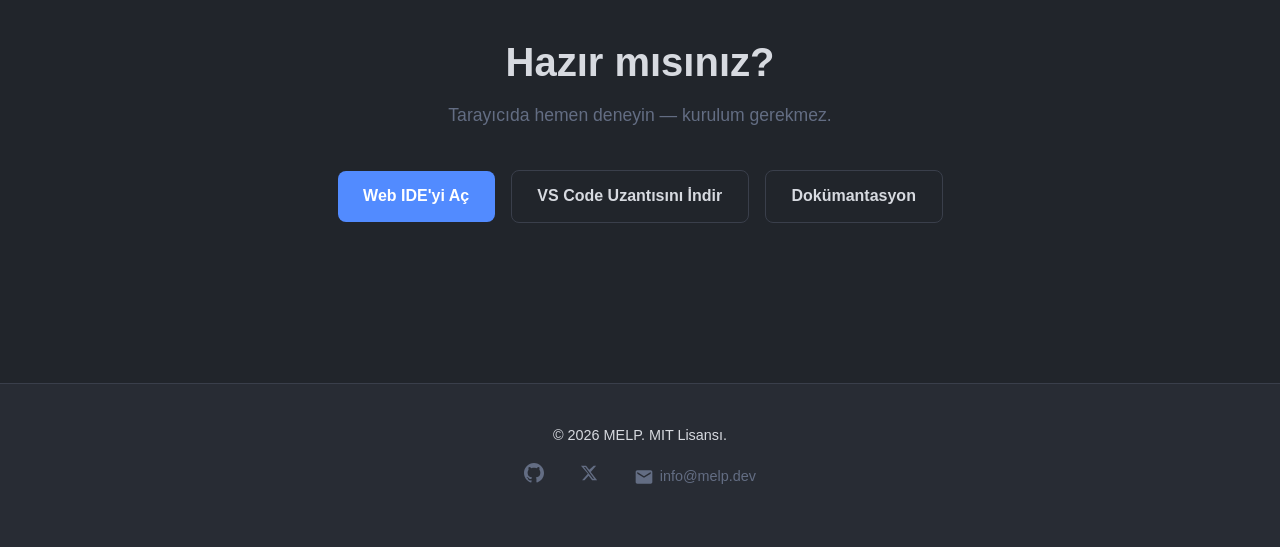
==== commit d1ddcc3d: "fix(footer): GitHub ve X ikonlarından metin kaldırıldı" ====
--- a/index.html
+++ b/index.html
@@ -422,17 +422,15 @@
   <!-- ========== FOOTER ========== -->
   <footer>
     <p>© 2026 MELP. MIT Lisansı.</p>
-    <p style="margin-top:0.5rem;">
-      <a href="https://github.com/MELP-Lang/MELP" target="_blank" rel="noopener" title="GitHub" style="display:inline-flex;align-items:center;gap:0.35rem;">
-        <svg width="18" height="18" viewBox="0 0 24 24" fill="currentColor" aria-hidden="true"><path d="M12 0C5.37 0 0 5.37 0 12c0 5.3 3.438 9.8 8.205 11.385.6.113.82-.258.82-.577 0-.285-.01-1.04-.015-2.04-3.338.724-4.042-1.61-4.042-1.61-.546-1.385-1.335-1.755-1.335-1.755-1.087-.744.084-.729.084-.729 1.205.084 1.838 1.236 1.838 1.236 1.07 1.835 2.807 1.305 3.492.998.108-.776.417-1.305.76-1.605-2.665-.3-5.466-1.332-5.466-5.93 0-1.31.465-2.38 1.235-3.22-.135-.303-.54-1.523.105-3.176 0 0 1.005-.322 3.3 1.23.96-.267 1.98-.399 3-.405 1.02.006 2.04.138 3 .405 2.28-1.552 3.285-1.23 3.285-1.23.645 1.653.24 2.873.12 3.176.765.84 1.23 1.91 1.23 3.22 0 4.61-2.805 5.625-5.475 5.92.42.36.81 1.096.81 2.22 0 1.605-.015 2.896-.015 3.286 0 .315.21.69.825.57C20.565 21.795 24 17.295 24 12c0-6.63-5.37-12-12-12z"/></svg>
-        GitHub
+    <p style="margin-top:0.5rem;display:flex;justify-content:center;align-items:center;gap:1.25rem;">
+      <a href="https://github.com/MELP-Lang/MELP" target="_blank" rel="noopener" title="GitHub">
+        <svg width="20" height="20" viewBox="0 0 24 24" fill="currentColor" aria-label="GitHub"><path d="M12 0C5.37 0 0 5.37 0 12c0 5.3 3.438 9.8 8.205 11.385.6.113.82-.258.82-.577 0-.285-.01-1.04-.015-2.04-3.338.724-4.042-1.61-4.042-1.61-.546-1.385-1.335-1.755-1.335-1.755-1.087-.744.084-.729.084-.729 1.205.084 1.838 1.236 1.838 1.236 1.07 1.835 2.807 1.305 3.492.998.108-.776.417-1.305.76-1.605-2.665-.3-5.466-1.332-5.466-5.93 0-1.31.465-2.38 1.235-3.22-.135-.303-.54-1.523.105-3.176 0 0 1.005-.322 3.3 1.23.96-.267 1.98-.399 3-.405 1.02.006 2.04.138 3 .405 2.28-1.552 3.285-1.23 3.285-1.23.645 1.653.24 2.873.12 3.176.765.84 1.23 1.91 1.23 3.22 0 4.61-2.805 5.625-5.475 5.92.42.36.81 1.096.81 2.22 0 1.605-.015 2.896-.015 3.286 0 .315.21.69.825.57C20.565 21.795 24 17.295 24 12c0-6.63-5.37-12-12-12z"/></svg>
       </a>
-      <a href="https://x.com/Acar_Kodlama" target="_blank" rel="noopener" title="X" style="display:inline-flex;align-items:center;gap:0.35rem;">
-        <svg width="16" height="16" viewBox="0 0 24 24" fill="currentColor" aria-hidden="true"><path d="M18.244 2.25h3.308l-7.227 8.26 8.502 11.24H16.17l-4.714-6.231-5.401 6.231H2.744l7.737-8.835L1.254 2.25H8.08l4.213 5.567 5.951-5.567zm-1.161 17.52h1.833L7.084 4.126H5.117z"/></svg>
-        X
+      <a href="https://x.com/Acar_Kodlama" target="_blank" rel="noopener" title="X">
+        <svg width="18" height="18" viewBox="0 0 24 24" fill="currentColor" aria-label="X"><path d="M18.244 2.25h3.308l-7.227 8.26 8.502 11.24H16.17l-4.714-6.231-5.401 6.231H2.744l7.737-8.835L1.254 2.25H8.08l4.213 5.567 5.951-5.567zm-1.161 17.52h1.833L7.084 4.126H5.117z"/></svg>
       </a>
       <a href="mailto:info@melp.dev" title="info@melp.dev" style="display:inline-flex;align-items:center;gap:0.35rem;">
-        <svg width="18" height="18" viewBox="0 0 24 24" fill="currentColor" aria-hidden="true"><path d="M20 4H4c-1.1 0-2 .9-2 2v12c0 1.1.9 2 2 2h16c1.1 0 2-.9 2-2V6c0-1.1-.9-2-2-2zm0 4-8 5-8-5V6l8 5 8-5v2z"/></svg>
+        <svg width="20" height="20" viewBox="0 0 24 24" fill="currentColor" aria-hidden="true"><path d="M20 4H4c-1.1 0-2 .9-2 2v12c0 1.1.9 2 2 2h16c1.1 0 2-.9 2-2V6c0-1.1-.9-2-2-2zm0 4-8 5-8-5V6l8 5 8-5v2z"/></svg>
         info@melp.dev
       </a>
     </p>
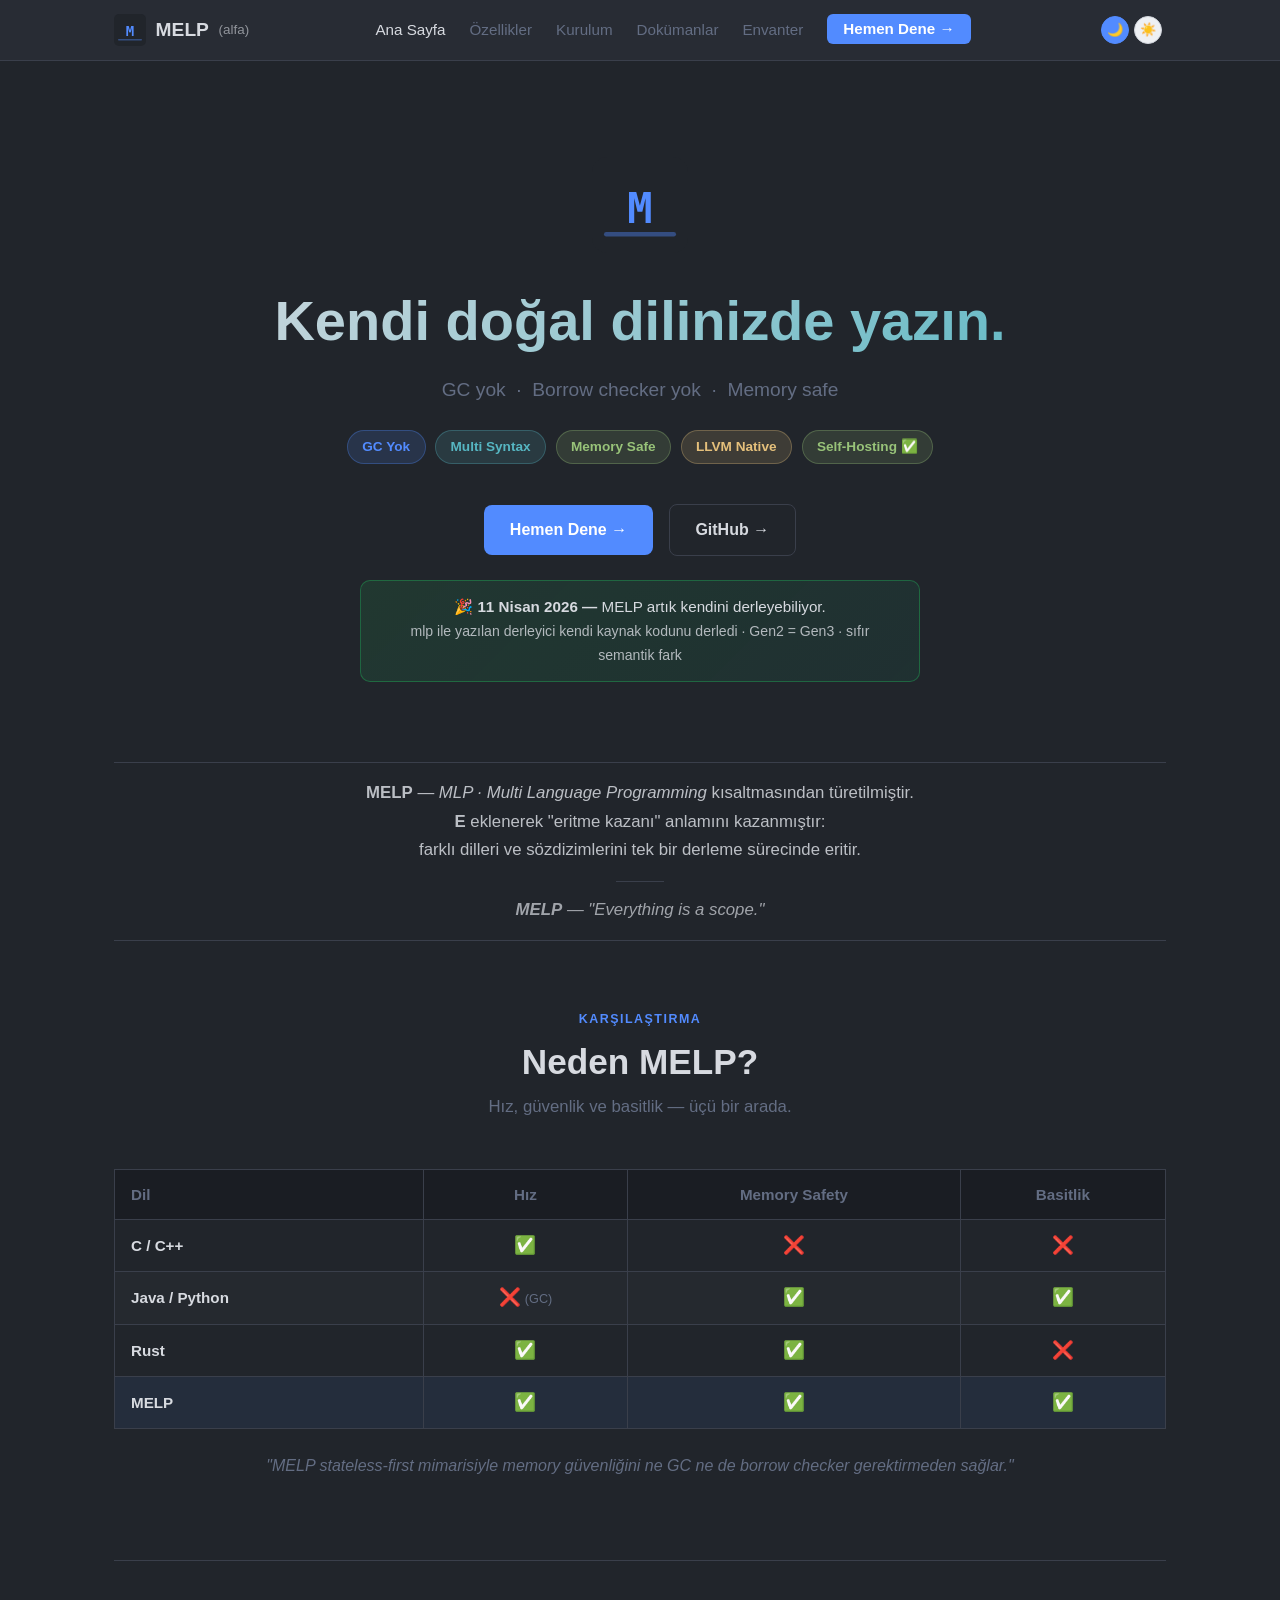
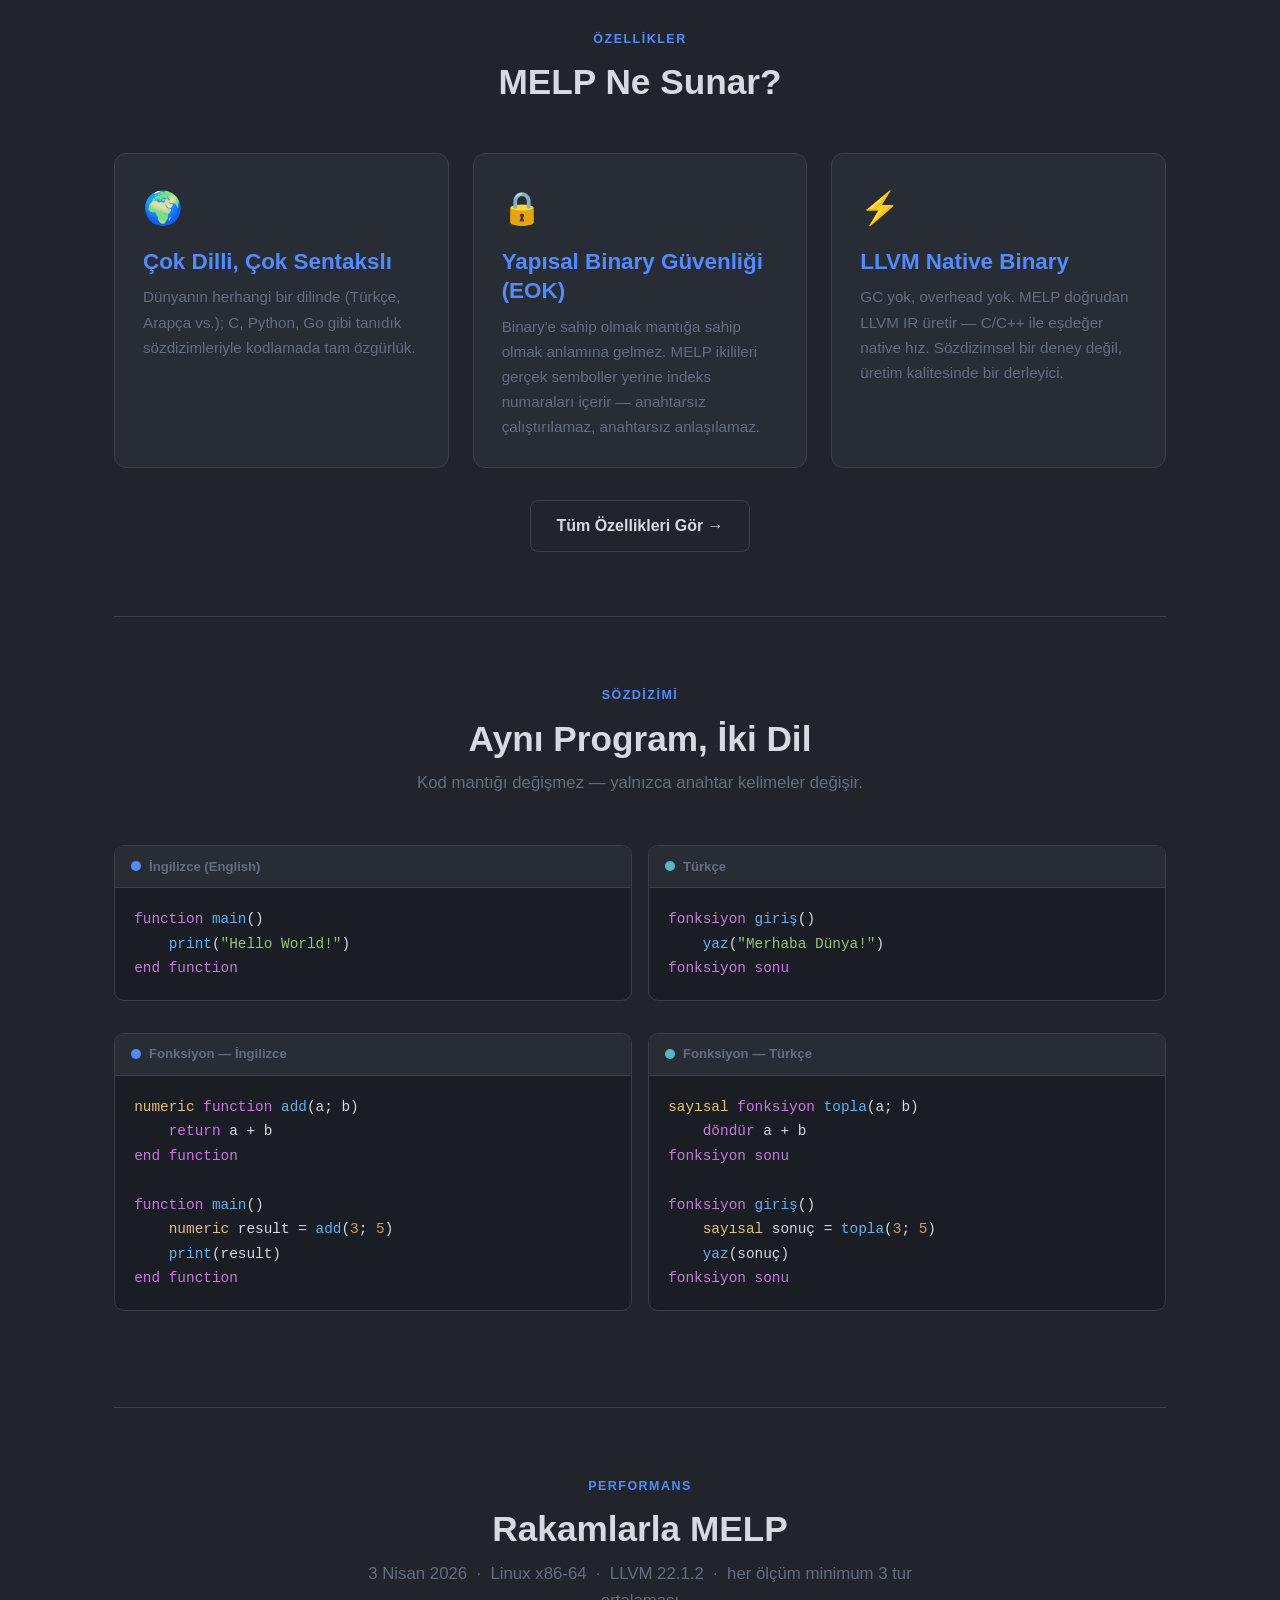
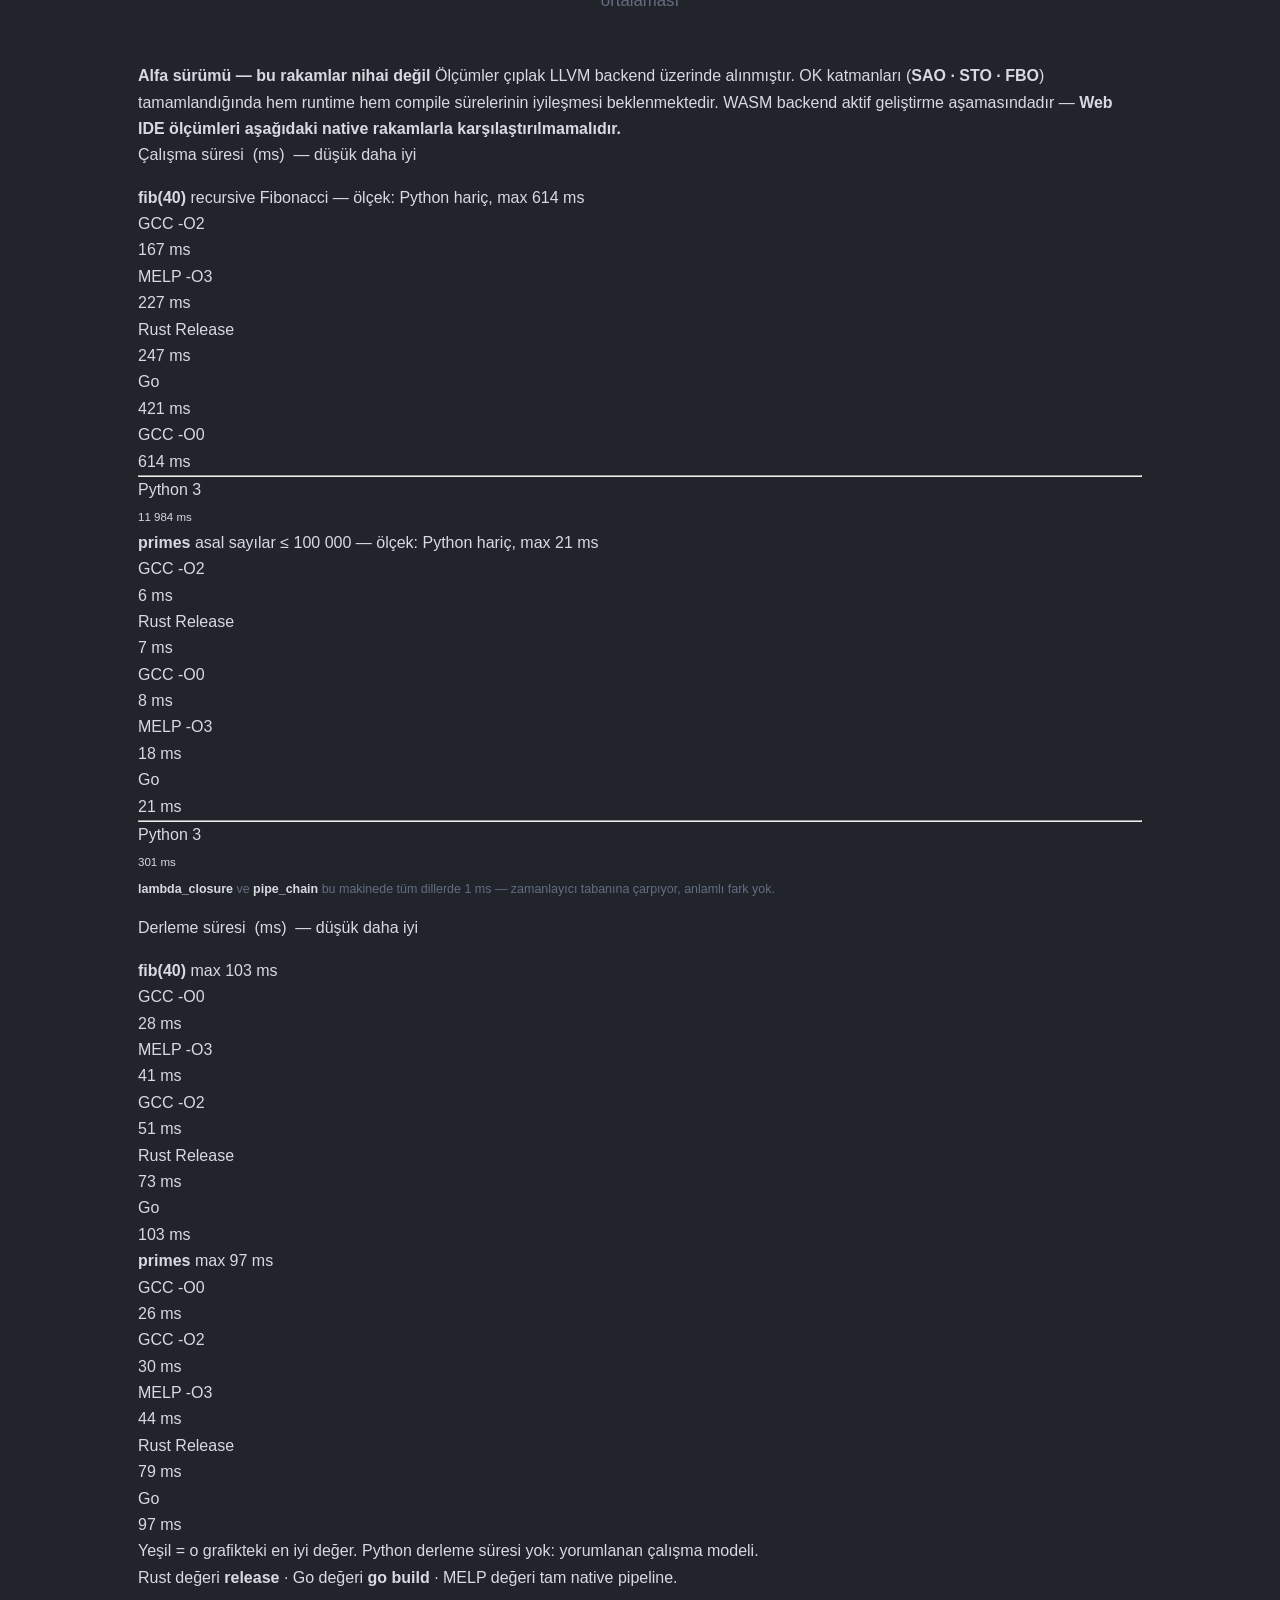
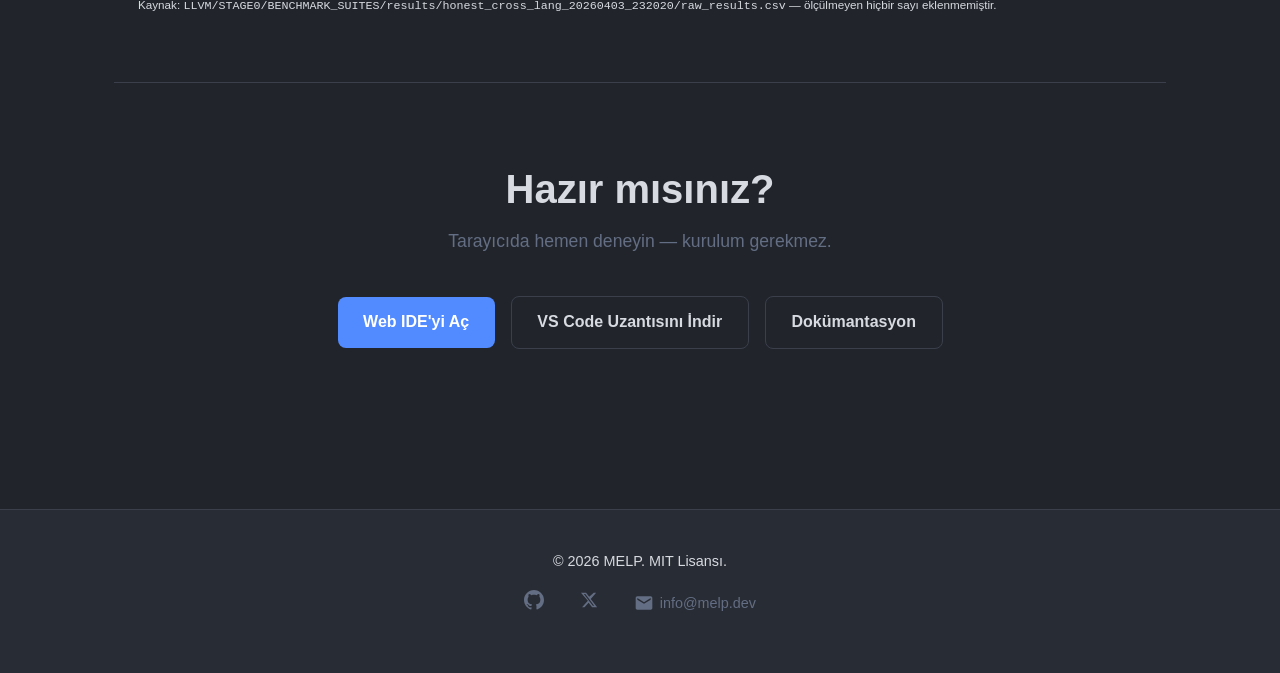
==== commit 347d15bd: "feat: selfhosting milestone ilanı — v0.2.0 (11 Nisan 2026) - Hero badge-row: 'Self-Hosting ✅' badge " ====
--- a/index.html
+++ b/index.html
@@ -50,11 +50,20 @@
         <span class="badge badge-teal">Multi Syntax</span>
         <span class="badge badge-green">Memory Safe</span>
         <span class="badge badge-yellow">LLVM Native</span>
+        <span class="badge badge-green" title="11 Nisan 2026 — Gen2=Gen3 differential test PASS">Self-Hosting ✅</span>
       </div>
 
       <div class="btn-group" style="justify-content:center;">
         <a href="./web-ide/" target="_blank" rel="noopener" class="btn btn-primary">Hemen Dene →</a>
         <a href="https://github.com/MELP-Lang/MELP" target="_blank" rel="noopener" class="btn btn-outline">GitHub →</a>
+      </div>
+
+      <!-- Selfhosting milestone banner -->
+      <div style="margin-top:1.5rem;padding:0.85rem 1.25rem;background:linear-gradient(135deg,rgba(34,197,94,0.12),rgba(16,185,129,0.08));border:1px solid rgba(34,197,94,0.35);border-radius:10px;max-width:560px;margin-left:auto;margin-right:auto;text-align:center;">
+        <p style="margin:0;font-size:0.95rem;line-height:1.6;">
+          🎉 <strong>11 Nisan 2026 —</strong> MELP artık kendini derleyebiliyor.<br>
+          <span style="opacity:0.8;font-size:0.88rem;">mlp ile yazılan derleyici kendi kaynak kodunu derledi · Gen2 = Gen3 · sıfır semantik fark</span>
+        </p>
       </div>
     </section>
 
@@ -429,10 +438,11 @@
       <a href="https://x.com/Acar_Kodlama" target="_blank" rel="noopener" title="X">
         <svg width="18" height="18" viewBox="0 0 24 24" fill="currentColor" aria-label="X"><path d="M18.244 2.25h3.308l-7.227 8.26 8.502 11.24H16.17l-4.714-6.231-5.401 6.231H2.744l7.737-8.835L1.254 2.25H8.08l4.213 5.567 5.951-5.567zm-1.161 17.52h1.833L7.084 4.126H5.117z"/></svg>
       </a>
-      <a href="mailto:info@melp.dev" title="info@melp.dev" style="display:inline-flex;align-items:center;gap:0.35rem;">
+      <a id="footer-email" href="#" style="display:inline-flex;align-items:center;gap:0.35rem;">
         <svg width="20" height="20" viewBox="0 0 24 24" fill="currentColor" aria-hidden="true"><path d="M20 4H4c-1.1 0-2 .9-2 2v12c0 1.1.9 2 2 2h16c1.1 0 2-.9 2-2V6c0-1.1-.9-2-2-2zm0 4-8 5-8-5V6l8 5 8-5v2z"/></svg>
-        info@melp.dev
+        <span id="footer-email-text"></span>
       </a>
+      <script>(function(){var u='info',d='melp.dev',a=document.getElementById('footer-email');a.href='mailto:'+u+'@'+d;document.getElementById('footer-email-text').textContent=u+'@'+d;})();</script>
     </p>
   </footer>
 
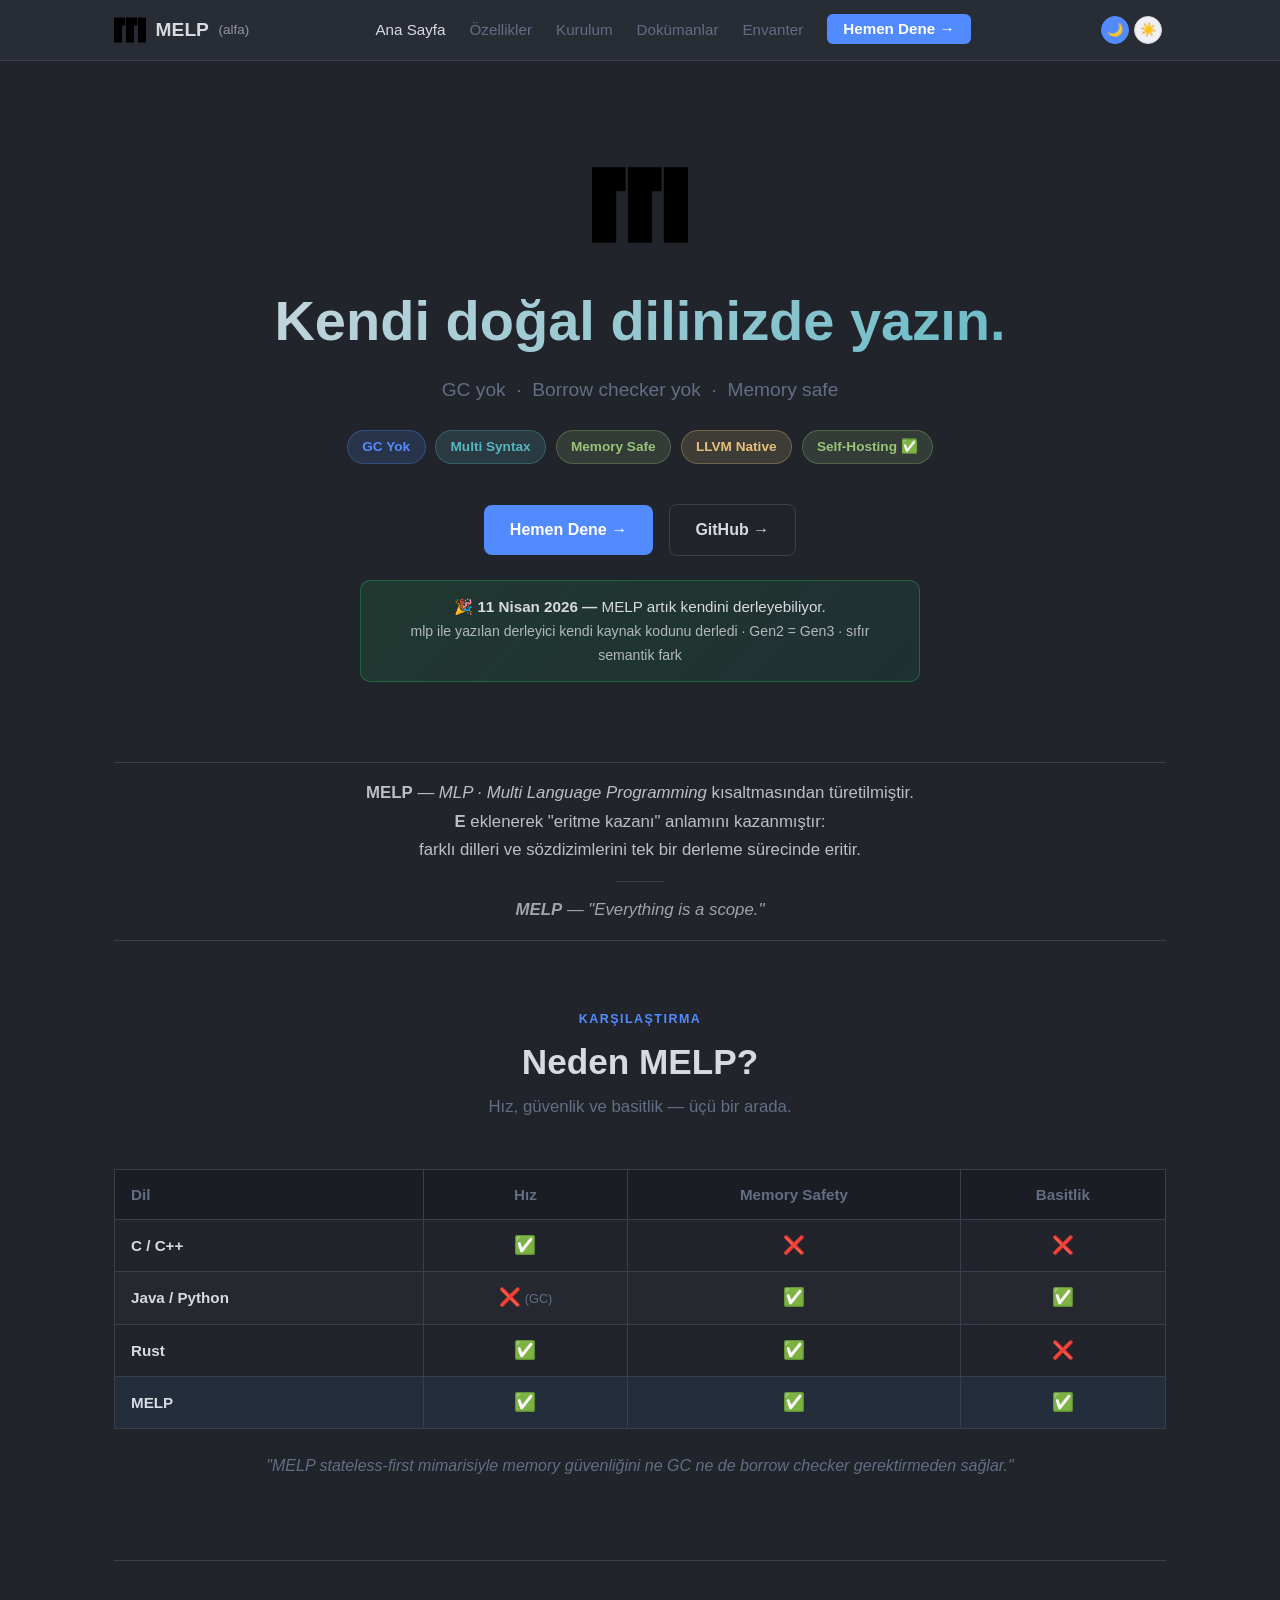
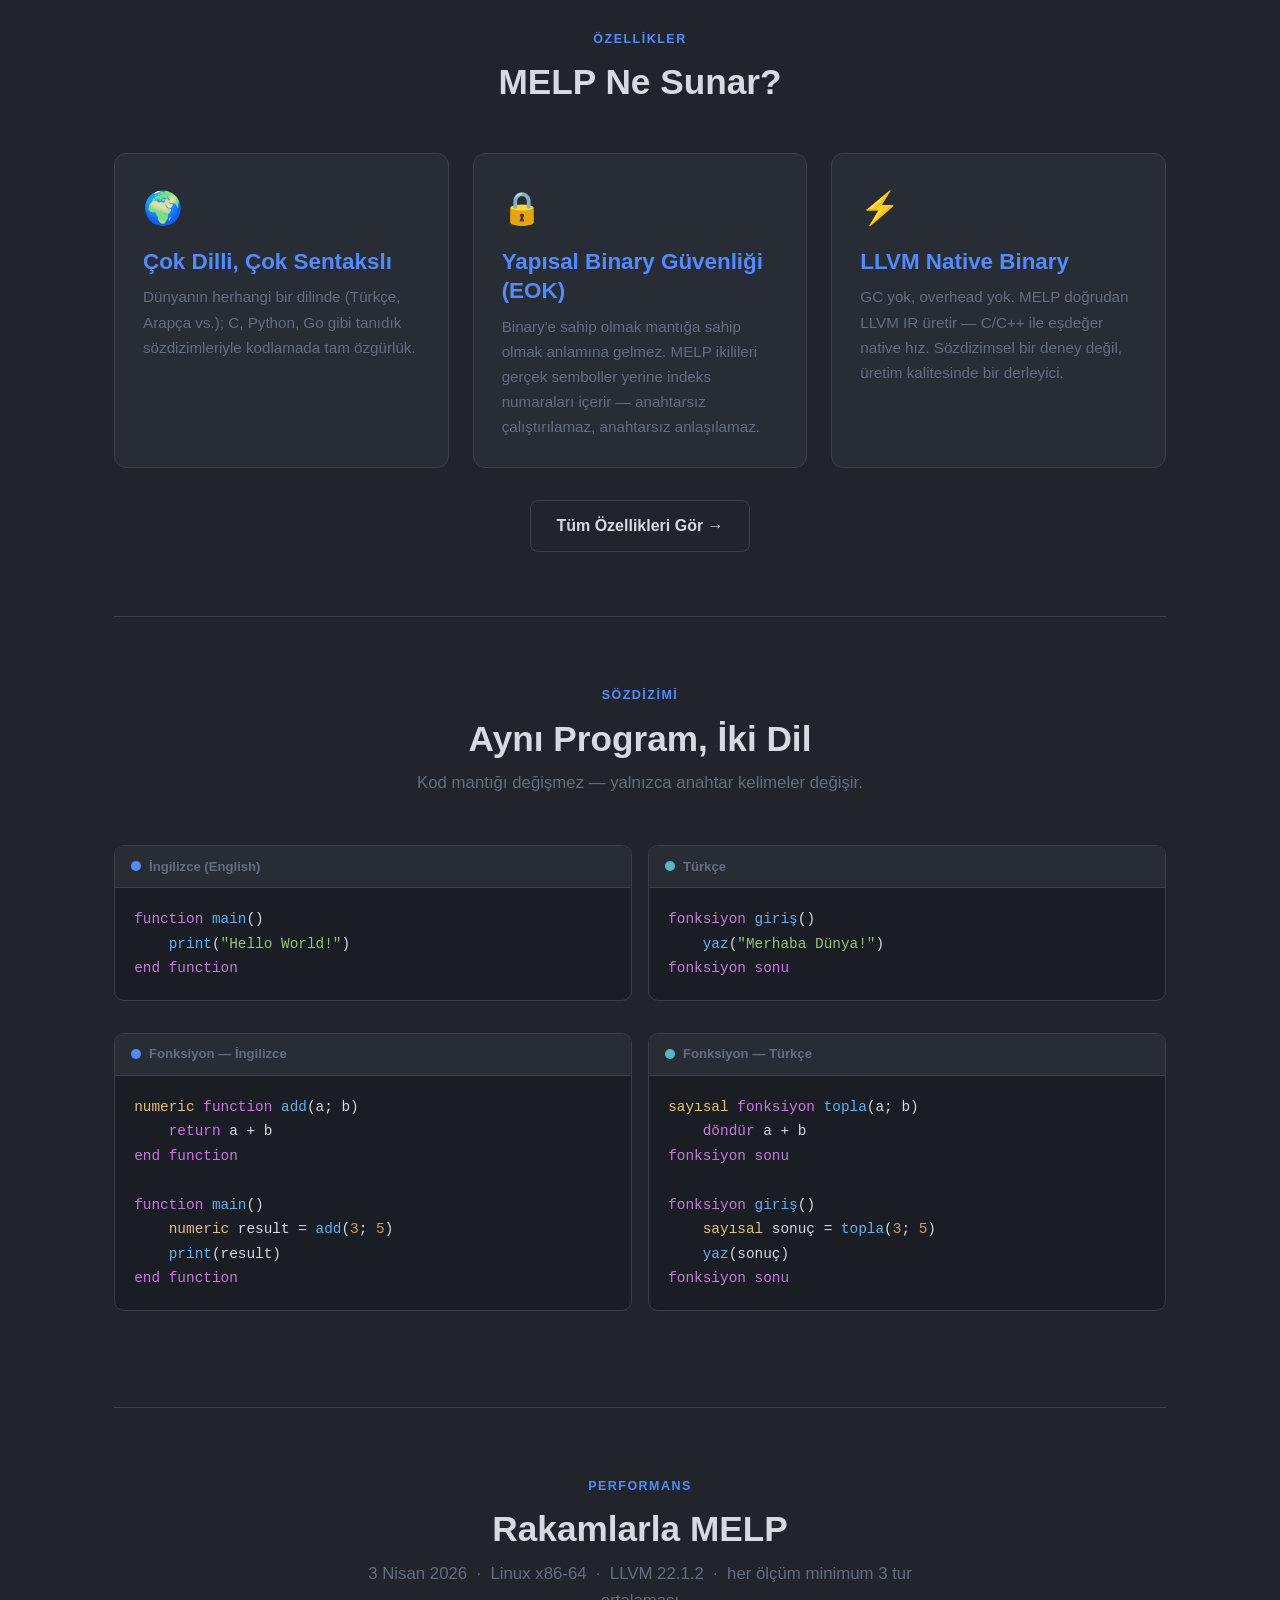
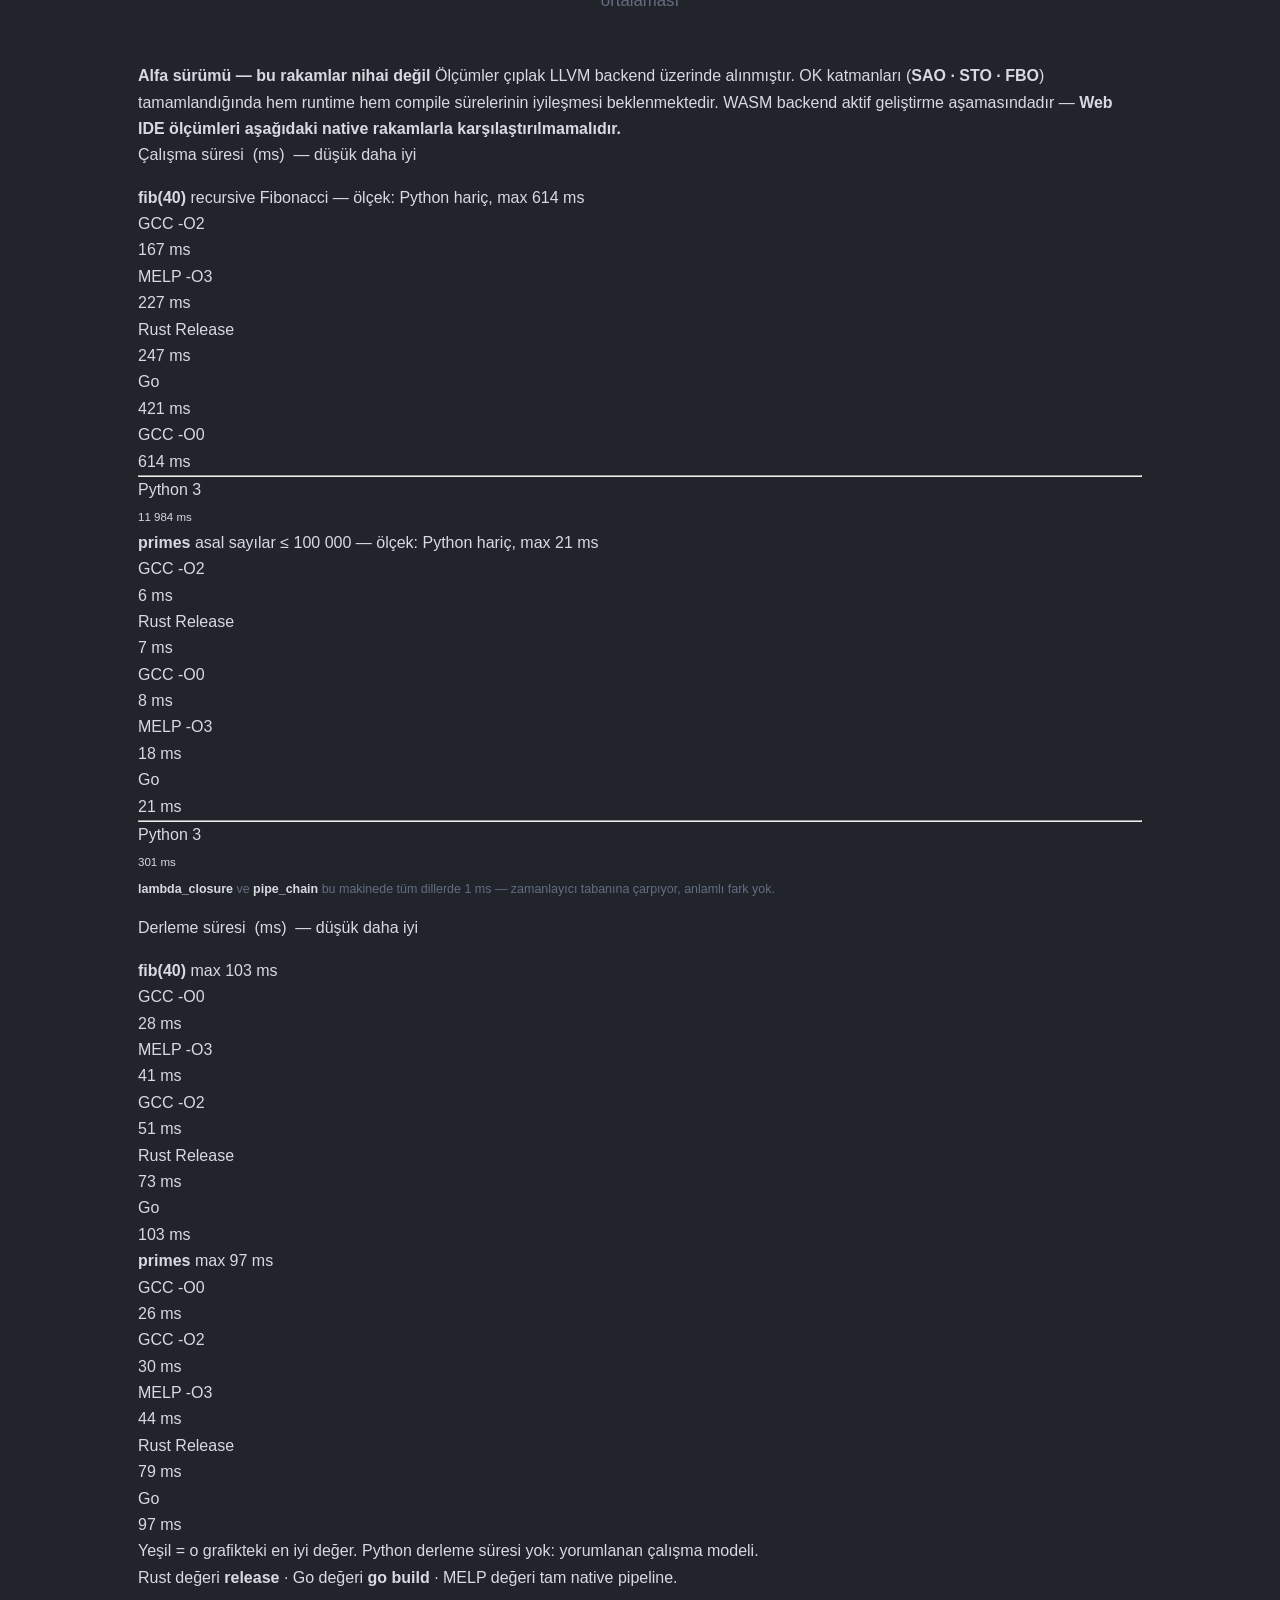
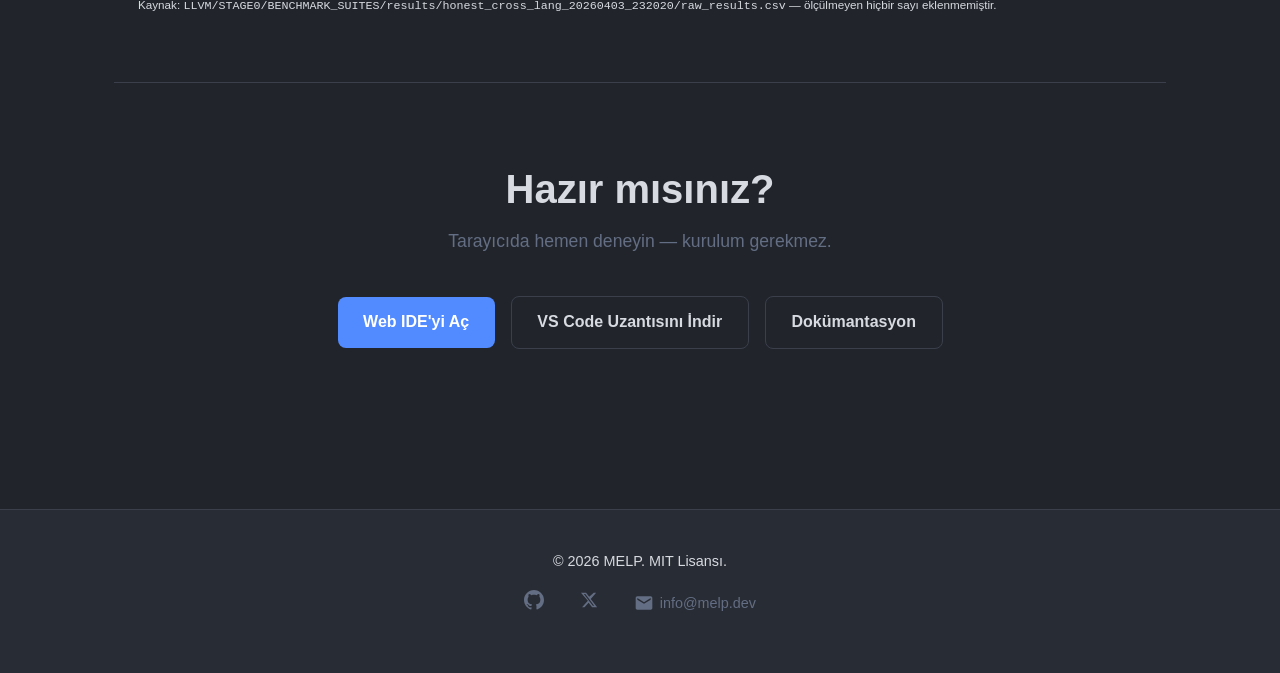
==== commit 9cbb5e7d: "Update logo file names in index.html" ====
--- a/index.html
+++ b/index.html
@@ -5,8 +5,8 @@
   <meta name="viewport" content="width=device-width, initial-scale=1.0">
   <meta name="description" content="MELP — Kendi doğal dilinizde yazın. GC yok, borrow checker yok, memory safe (beta'da planlandı). LLVM native binary.">
   <title>MELP — Doğal Dil, Native Hız</title>
-  <link rel="shortcut icon" type="image/x-icon" href="/assets/melp-logo.ico">
-  <link rel="icon" type="image/png" href="/assets/melp-logo.png">
+  <link rel="shortcut icon" type="image/x-icon" href="/assets/MELP_logo_1.ico">
+  <link rel="icon" type="image/png" href="/assets/MELP_logo.png">
   <link rel="stylesheet" href="assets/style.css">
 </head>
 <body>
@@ -15,7 +15,7 @@
   <header>
     <nav>
       <a href="index.html" class="nav-logo">
-        <img src="assets/melp-logo.svg" alt="MELP Logo" width="32" height="32">
+        <img src="assets/MELP_logo.svg" alt="MELP Logo" width="32" height="32">
         MELP <span style="font-size:0.7em; font-weight:400; opacity:0.6;">(alfa)</span>
       </a>
       <ul class="nav-links" id="navLinks">
@@ -41,7 +41,7 @@
     <!-- ========== HERO ========== -->
     <section class="hero">
       <div class="hero-logo">
-        <img src="assets/melp-logo.svg" alt="MELP Logo" width="96" height="96">
+        <img src="assets/MELP_logo.svg" alt="MELP Logo" width="96" height="96">
       </div>
       <h1>Kendi doğal dilinizde yazın.</h1>
       <p class="hero-subtitle">GC yok &nbsp;·&nbsp; Borrow checker yok &nbsp;·&nbsp; Memory safe</p>
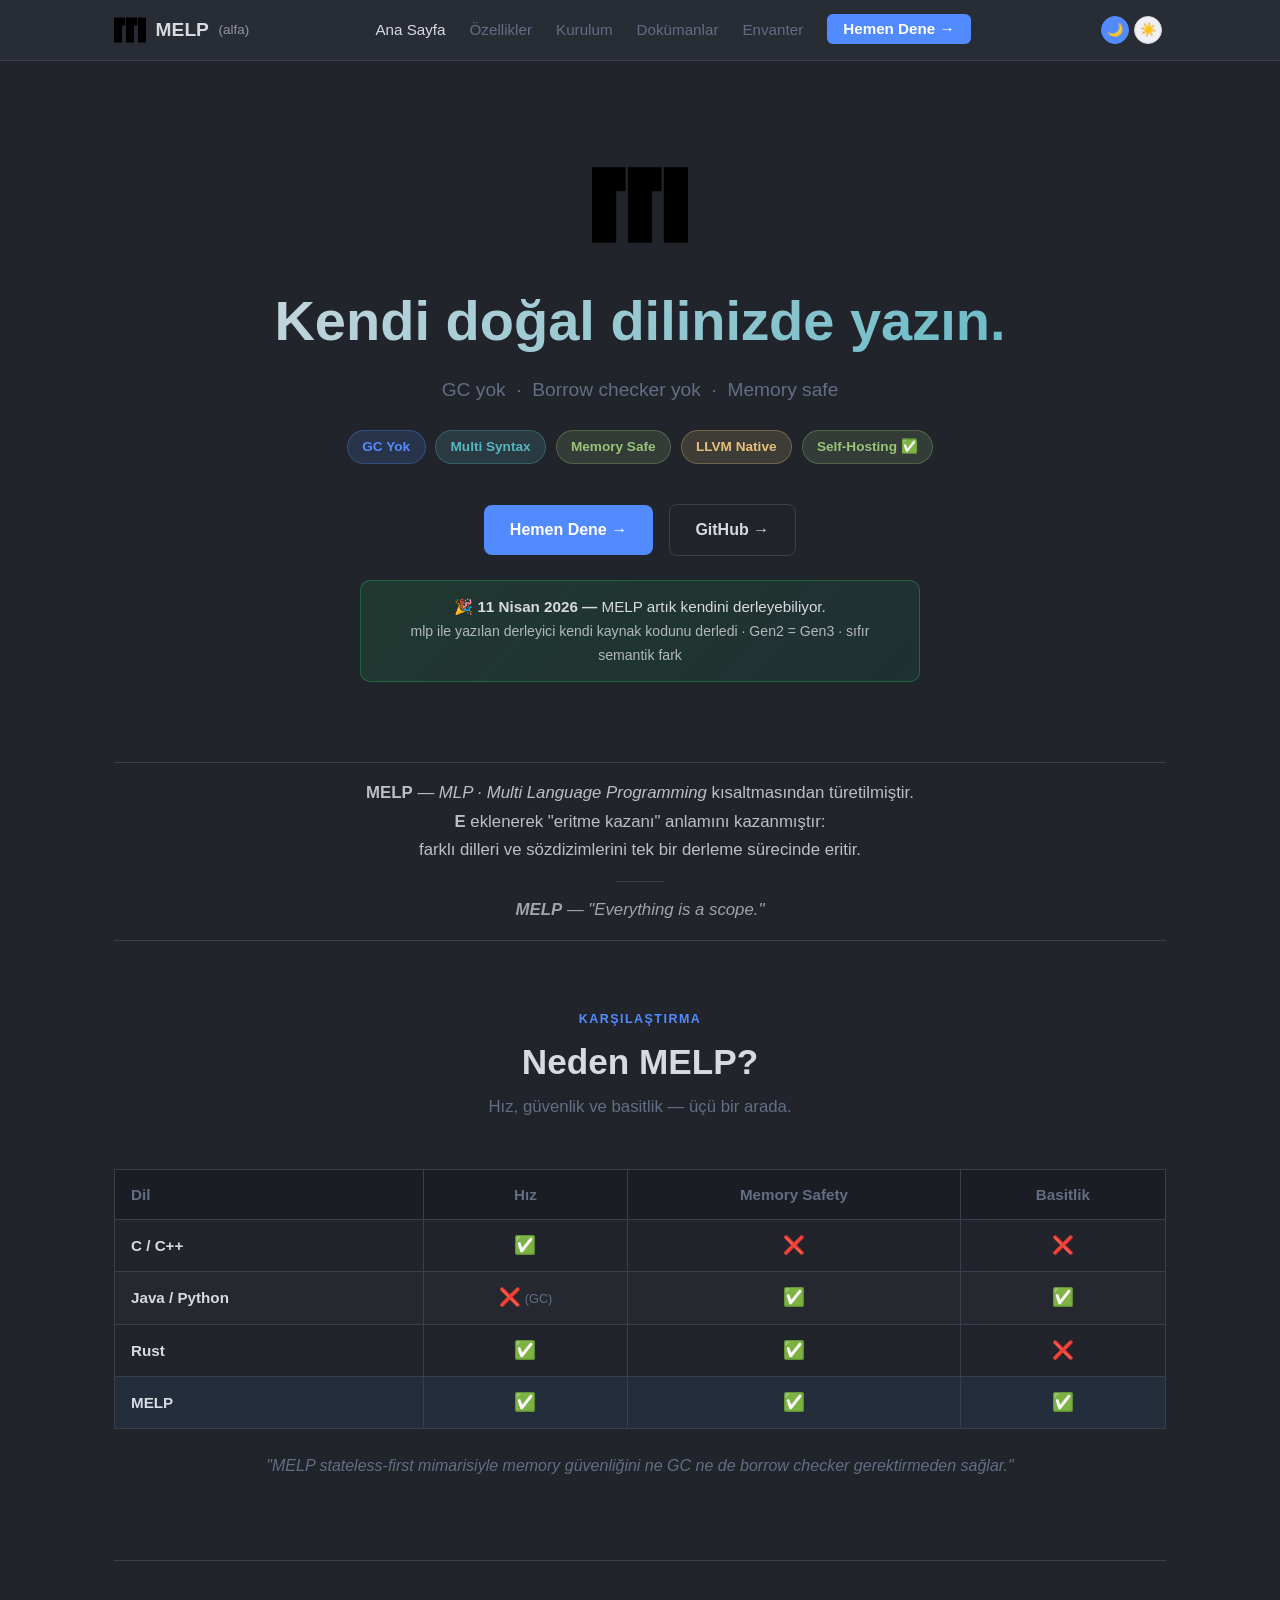
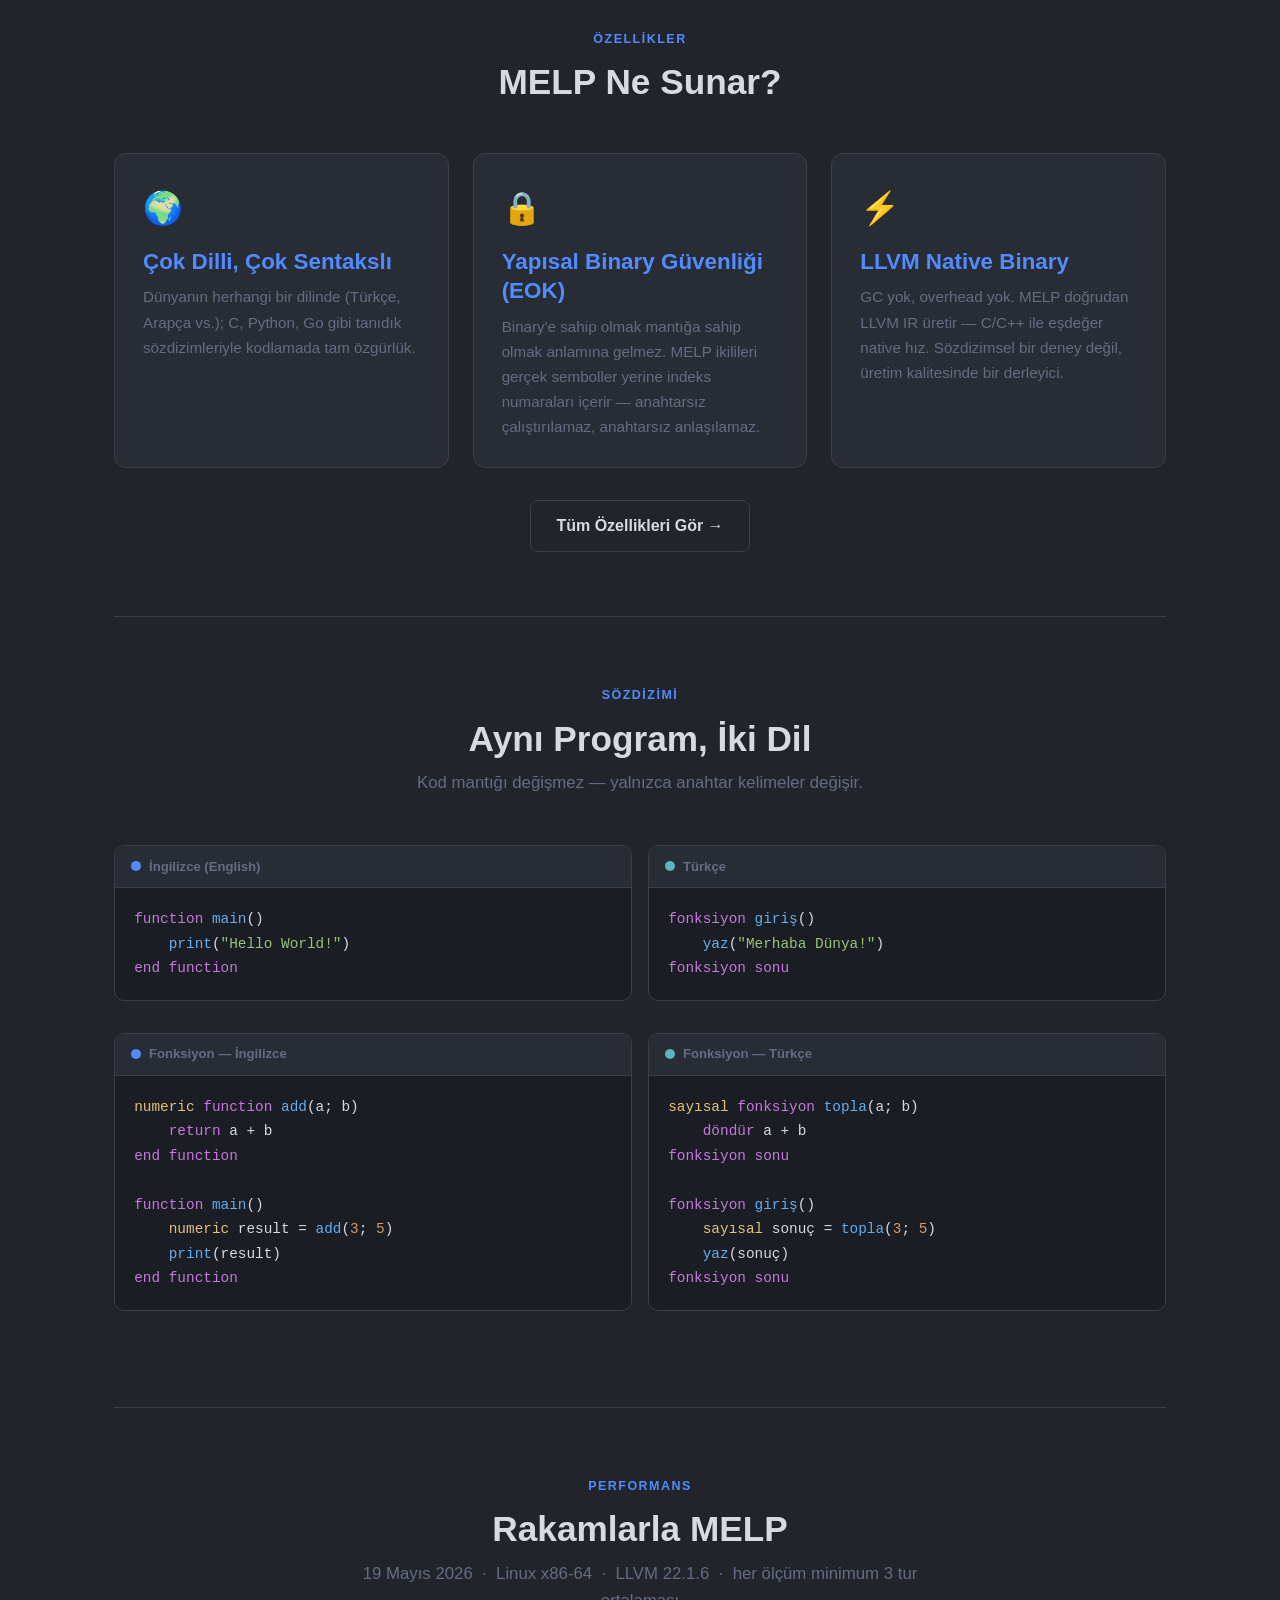
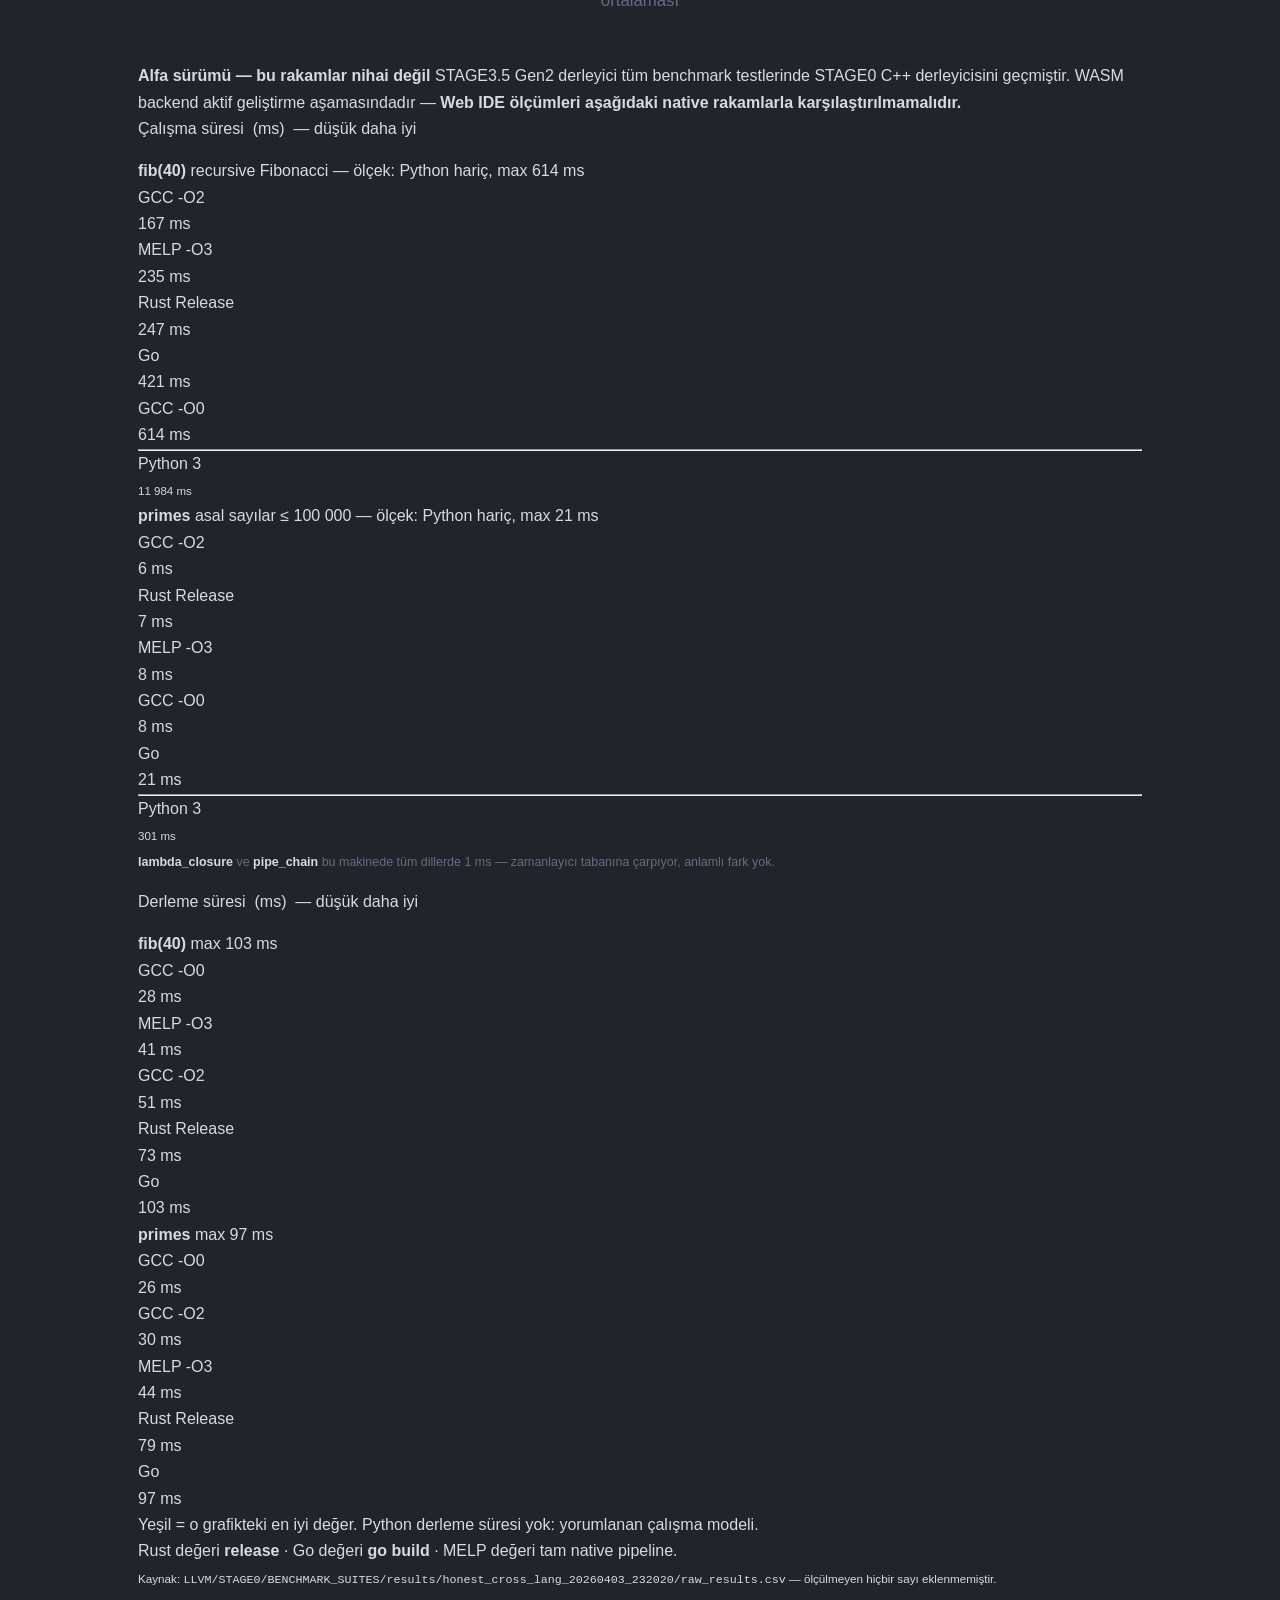
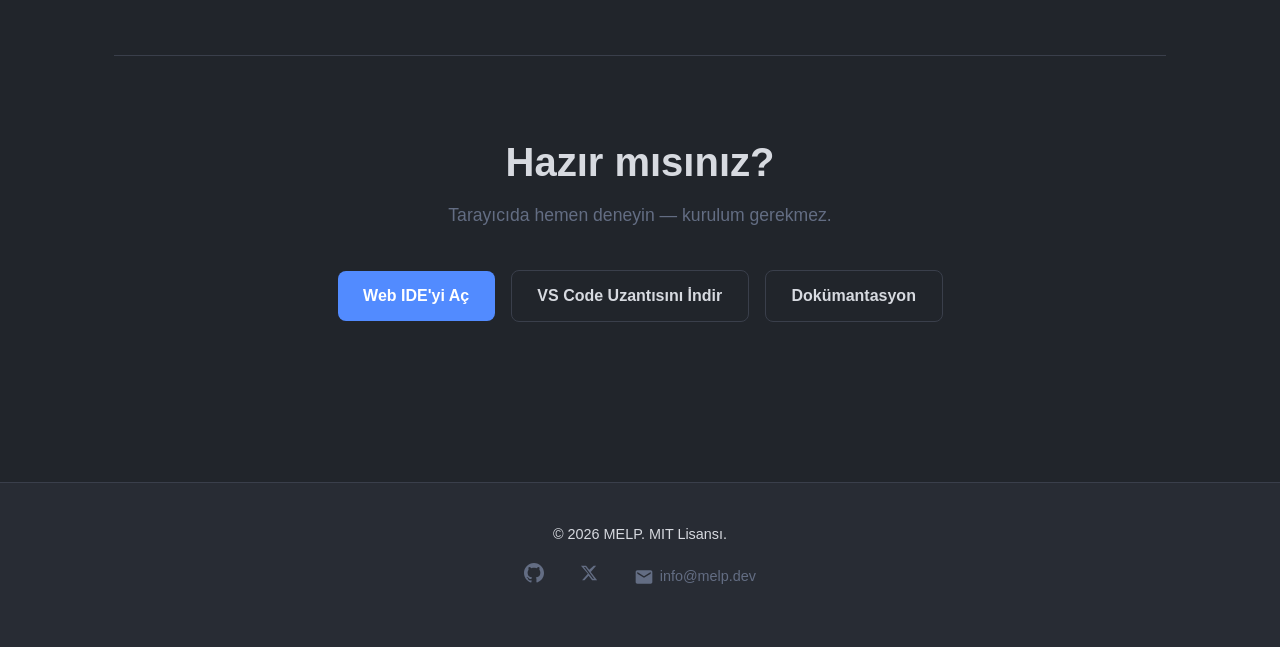
==== commit 7652369e: "feat(benchmark): primes sıralaması güncellendi, STAGE3.5 Gen2 notu eklendi - primes: MELP -O3 (8ms) " ====
--- a/index.html
+++ b/index.html
@@ -237,13 +237,14 @@
         <div class="section-header">
           <span class="section-label">Performans</span>
           <h2>Rakamlarla MELP</h2>
-          <p>3 Nisan 2026 &nbsp;·&nbsp; Linux x86-64 &nbsp;·&nbsp; LLVM 22.1.2 &nbsp;·&nbsp; her ölçüm minimum 3 tur ortalaması</p>
+          <p>19 Mayıs 2026 &nbsp;·&nbsp; Linux x86-64 &nbsp;·&nbsp; LLVM 22.1.6 &nbsp;·&nbsp; her ölçüm minimum 3 tur ortalaması</p>
         </div>
 
         <!-- Uyarı: alfa -->
         <div class="bench-note">
           <b>Alfa sürümü — bu rakamlar nihai değil</b>
-          Ölçümler çıplak LLVM backend üzerinde alınmıştır. OK katmanları (<strong>SAO · STO · FBO</strong>) tamamlandığında hem runtime hem compile sürelerinin iyileşmesi beklenmektedir. WASM backend aktif geliştirme aşamasındadır — <strong>Web IDE ölçümleri aşağıdaki native rakamlarla karşılaştırılmamalıdır.</strong>
+          STAGE3.5 Gen2 derleyici tüm benchmark testlerinde STAGE0 C++ derleyicisini geçmiştir.
+          WASM backend aktif geliştirme aşamasındadır — <strong>Web IDE ölçümleri aşağıdaki native rakamlarla karşılaştırılmamalıdır.</strong>
         </div>
 
         <!-- ─── Çalışma Süresi ─────────────────────── -->
@@ -263,8 +264,8 @@
             </div>
             <div class="bench-row">
               <span class="bench-label is-melp">MELP -O3</span>
-              <div class="bench-track"><div class="bench-bar is-melp" style="width:37%"></div></div>
-              <span class="bench-val is-melp">227 ms</span>
+              <div class="bench-track"><div class="bench-bar is-melp" style="width:38%"></div></div>
+              <span class="bench-val is-melp">235 ms</span>
             </div>
             <div class="bench-row">
               <span class="bench-label">Rust Release</span>
@@ -306,14 +307,14 @@
               <span class="bench-val">7 ms</span>
             </div>
             <div class="bench-row">
+              <span class="bench-label is-melp">MELP -O3</span>
+              <div class="bench-track"><div class="bench-bar is-melp" style="width:38%"></div></div>
+              <span class="bench-val is-melp">8 ms</span>
+            </div>
+            <div class="bench-row">
               <span class="bench-label">GCC -O0</span>
               <div class="bench-track"><div class="bench-bar" style="width:38%"></div></div>
               <span class="bench-val">8 ms</span>
-            </div>
-            <div class="bench-row">
-              <span class="bench-label is-melp">MELP -O3</span>
-              <div class="bench-track"><div class="bench-bar is-melp" style="width:86%"></div></div>
-              <span class="bench-val is-melp">18 ms</span>
             </div>
             <div class="bench-row">
               <span class="bench-label">Go</span>
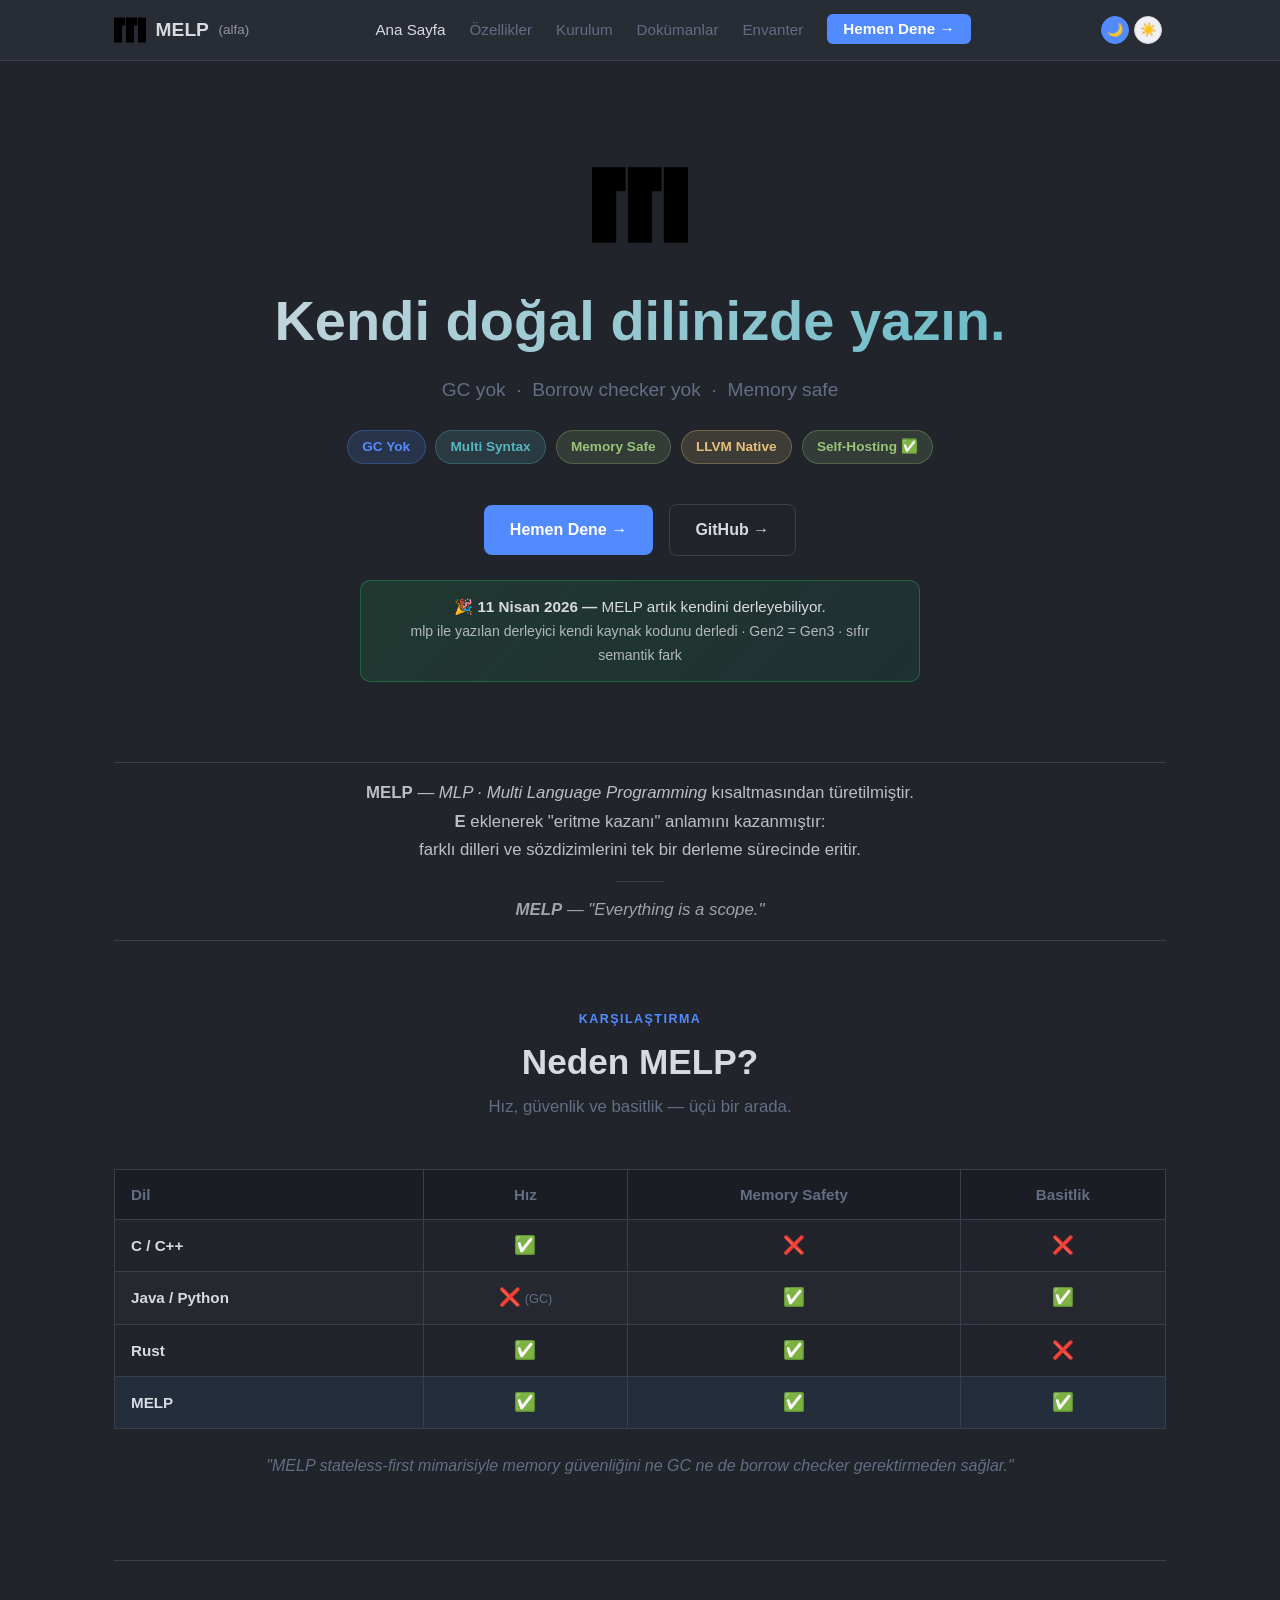
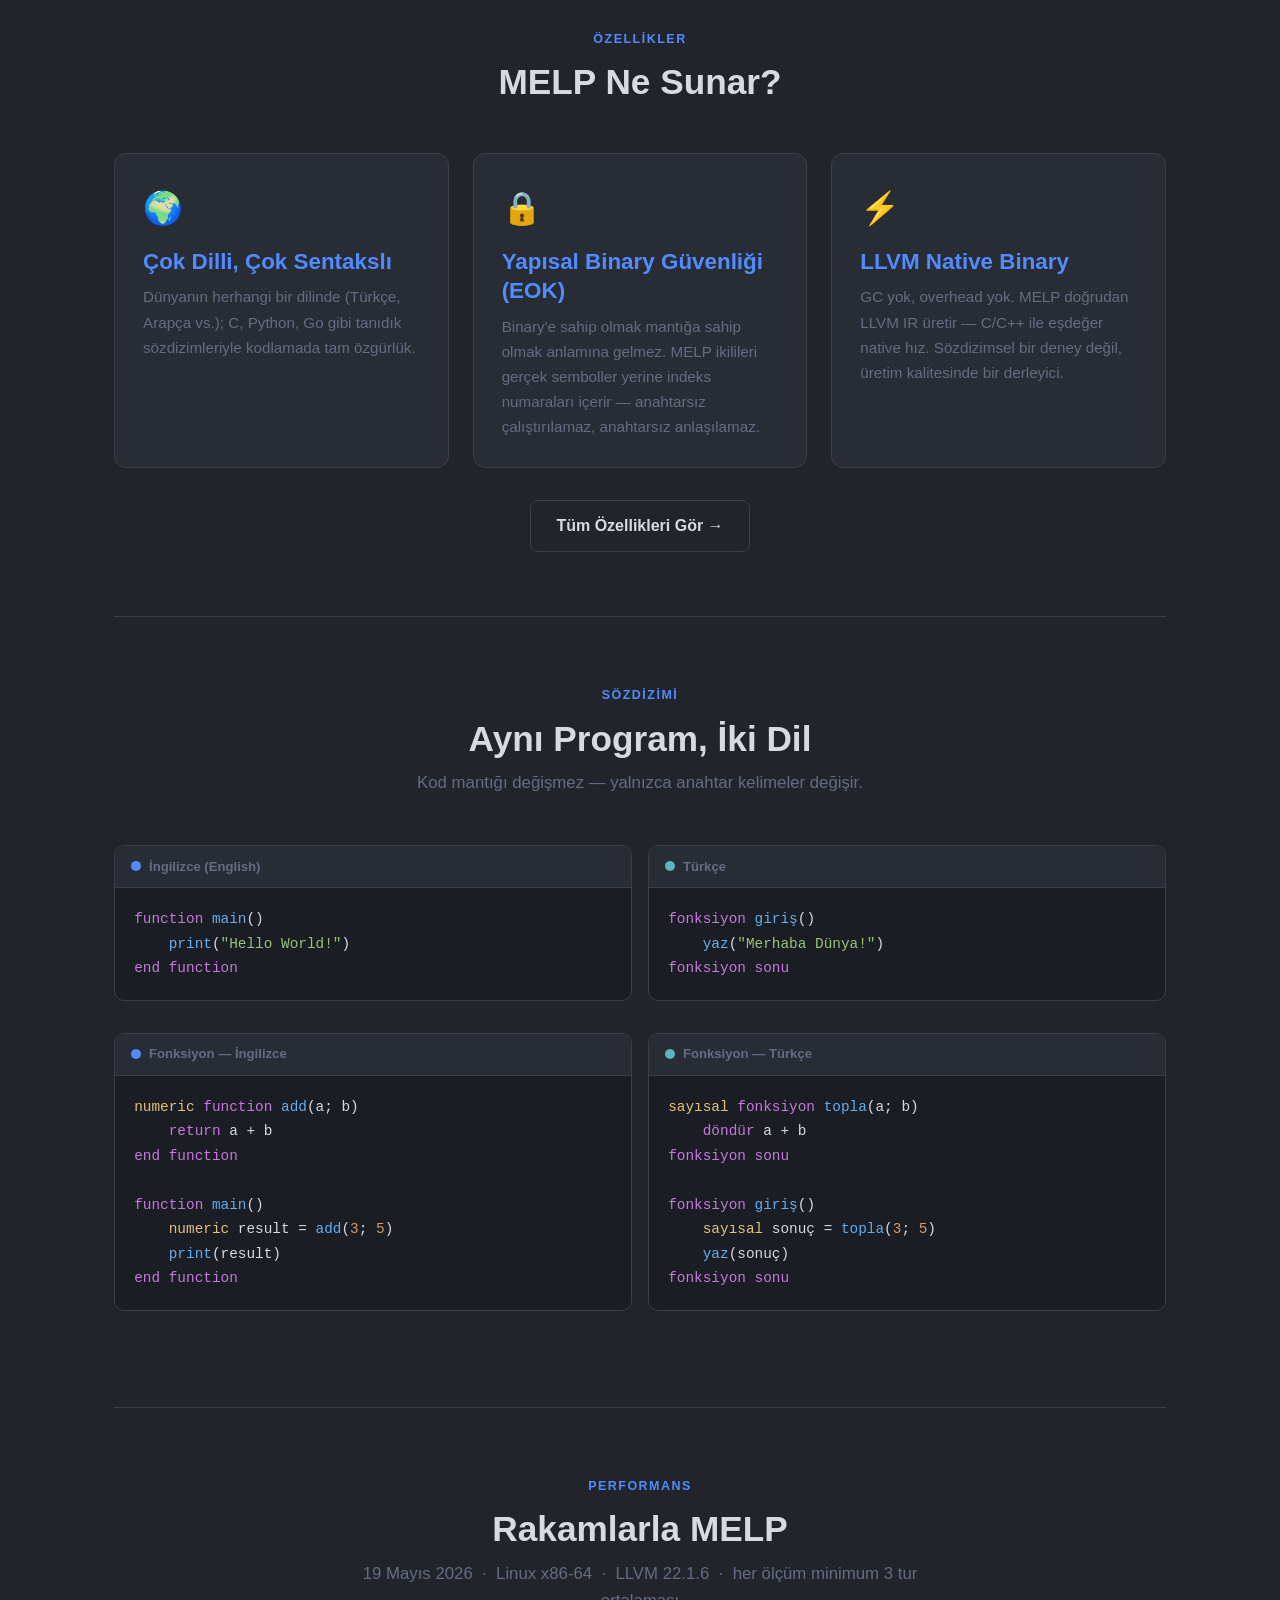
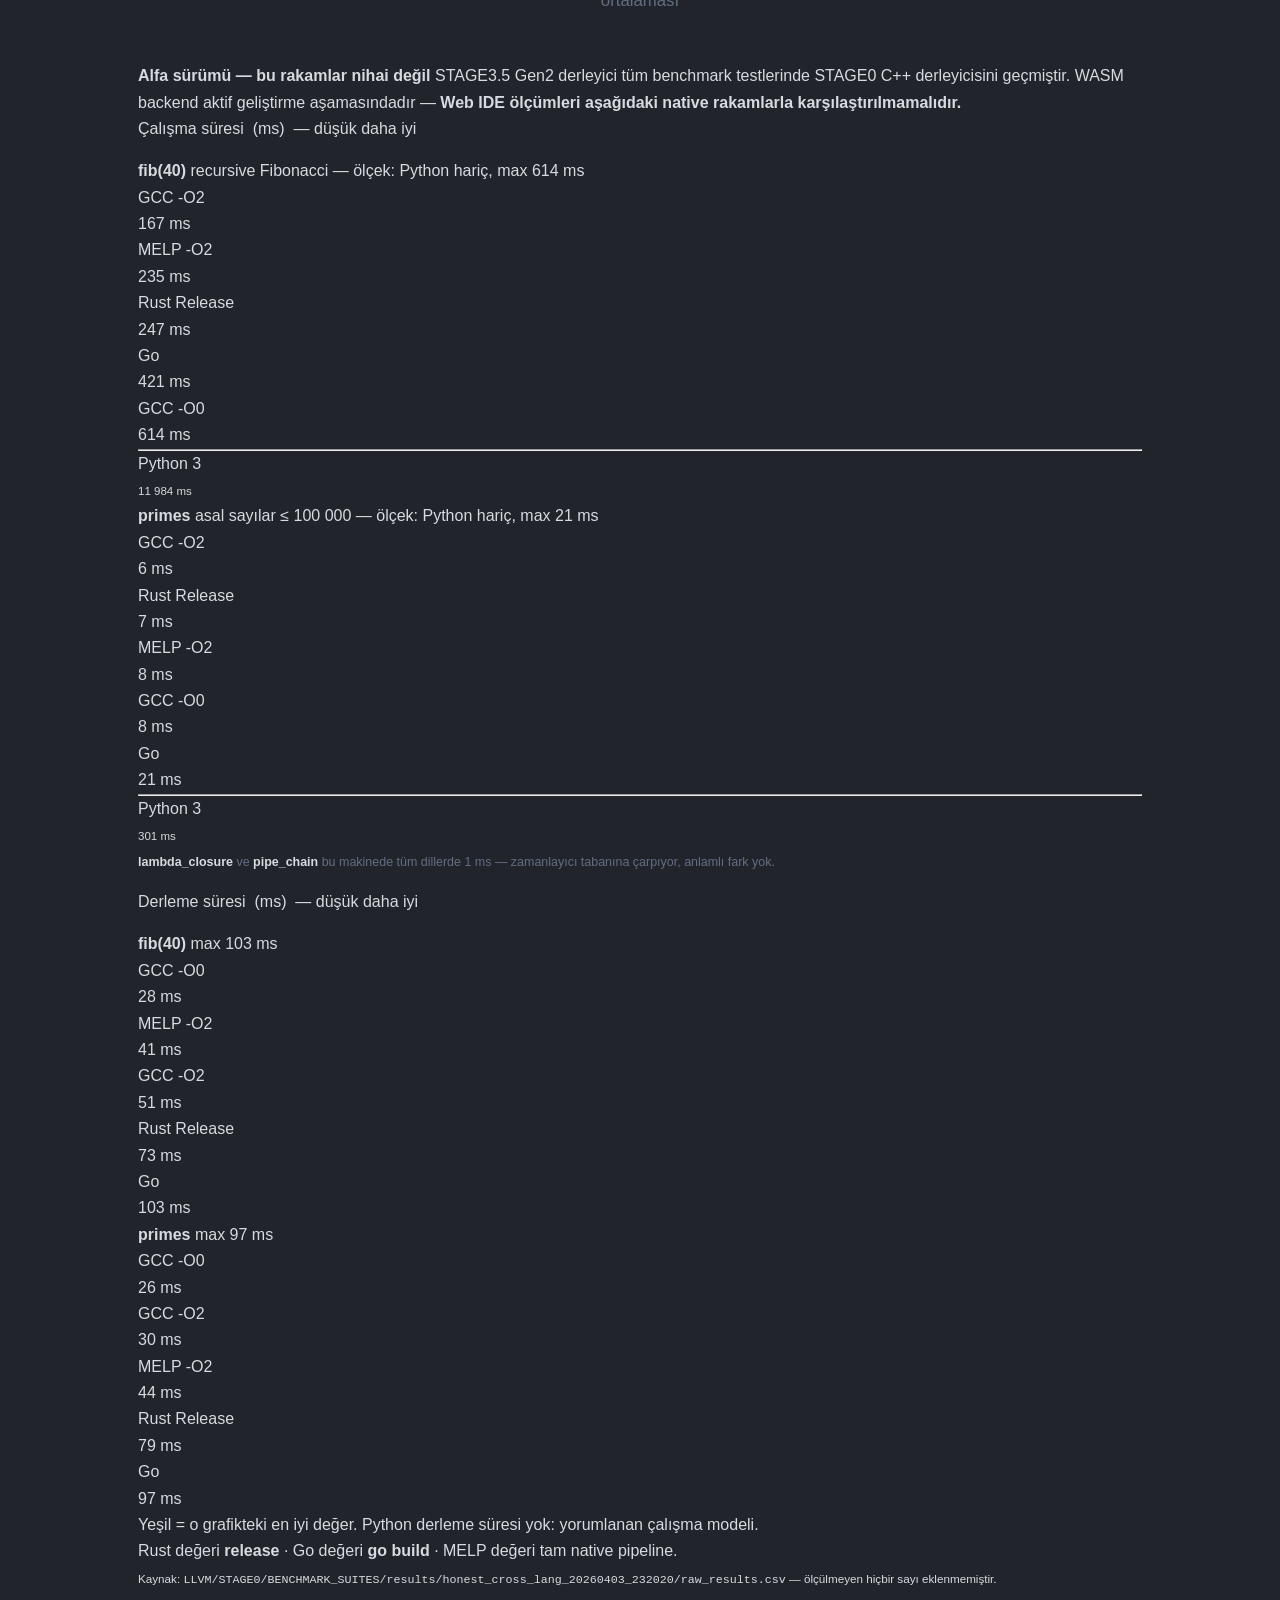
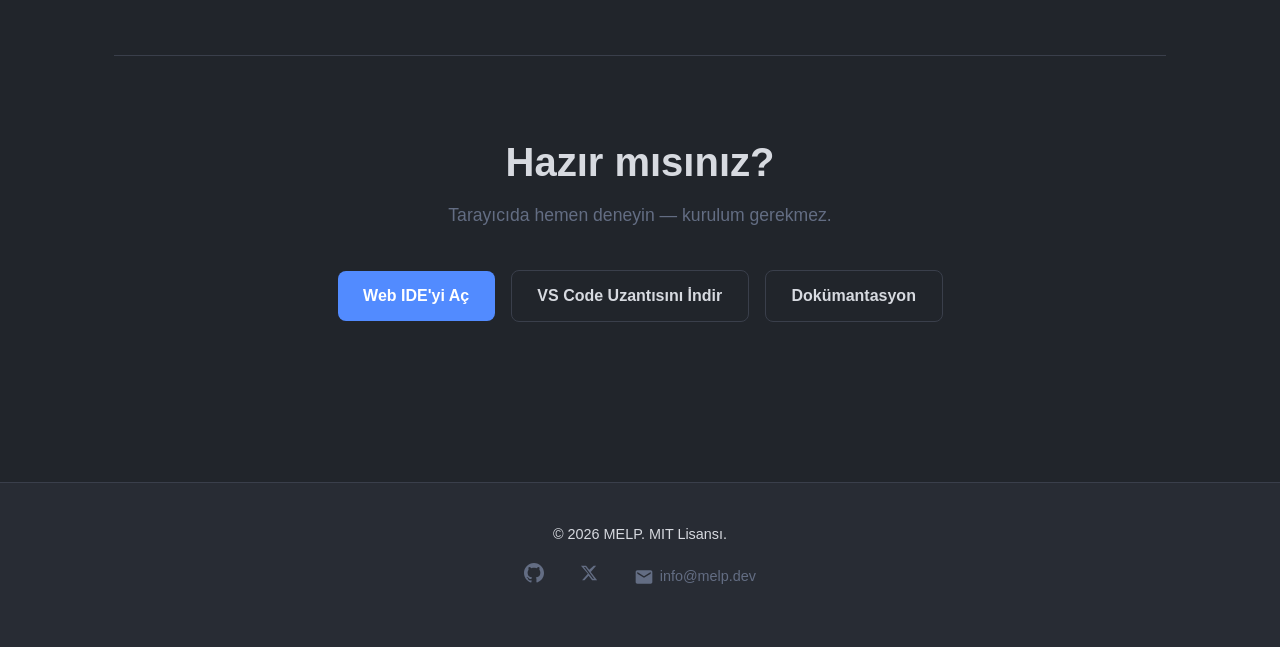
==== commit af2995c5: "chore(benchmark): MELP -O3 → MELP -O2 (endüstri standardı, perf fark yok)" ====
--- a/index.html
+++ b/index.html
@@ -263,7 +263,7 @@
               <span class="bench-val is-best">167 ms</span>
             </div>
             <div class="bench-row">
-              <span class="bench-label is-melp">MELP -O3</span>
+              <span class="bench-label is-melp">MELP -O2</span>
               <div class="bench-track"><div class="bench-bar is-melp" style="width:38%"></div></div>
               <span class="bench-val is-melp">235 ms</span>
             </div>
@@ -307,7 +307,7 @@
               <span class="bench-val">7 ms</span>
             </div>
             <div class="bench-row">
-              <span class="bench-label is-melp">MELP -O3</span>
+              <span class="bench-label is-melp">MELP -O2</span>
               <div class="bench-track"><div class="bench-bar is-melp" style="width:38%"></div></div>
               <span class="bench-val is-melp">8 ms</span>
             </div>
@@ -352,7 +352,7 @@
               <span class="bench-val is-best">28 ms</span>
             </div>
             <div class="bench-row">
-              <span class="bench-label is-melp">MELP -O3</span>
+              <span class="bench-label is-melp">MELP -O2</span>
               <div class="bench-track"><div class="bench-bar is-melp" style="width:40%"></div></div>
               <span class="bench-val is-melp">41 ms</span>
             </div>
@@ -390,7 +390,7 @@
               <span class="bench-val">30 ms</span>
             </div>
             <div class="bench-row">
-              <span class="bench-label is-melp">MELP -O3</span>
+              <span class="bench-label is-melp">MELP -O2</span>
               <div class="bench-track"><div class="bench-bar is-melp" style="width:45%"></div></div>
               <span class="bench-val is-melp">44 ms</span>
             </div>
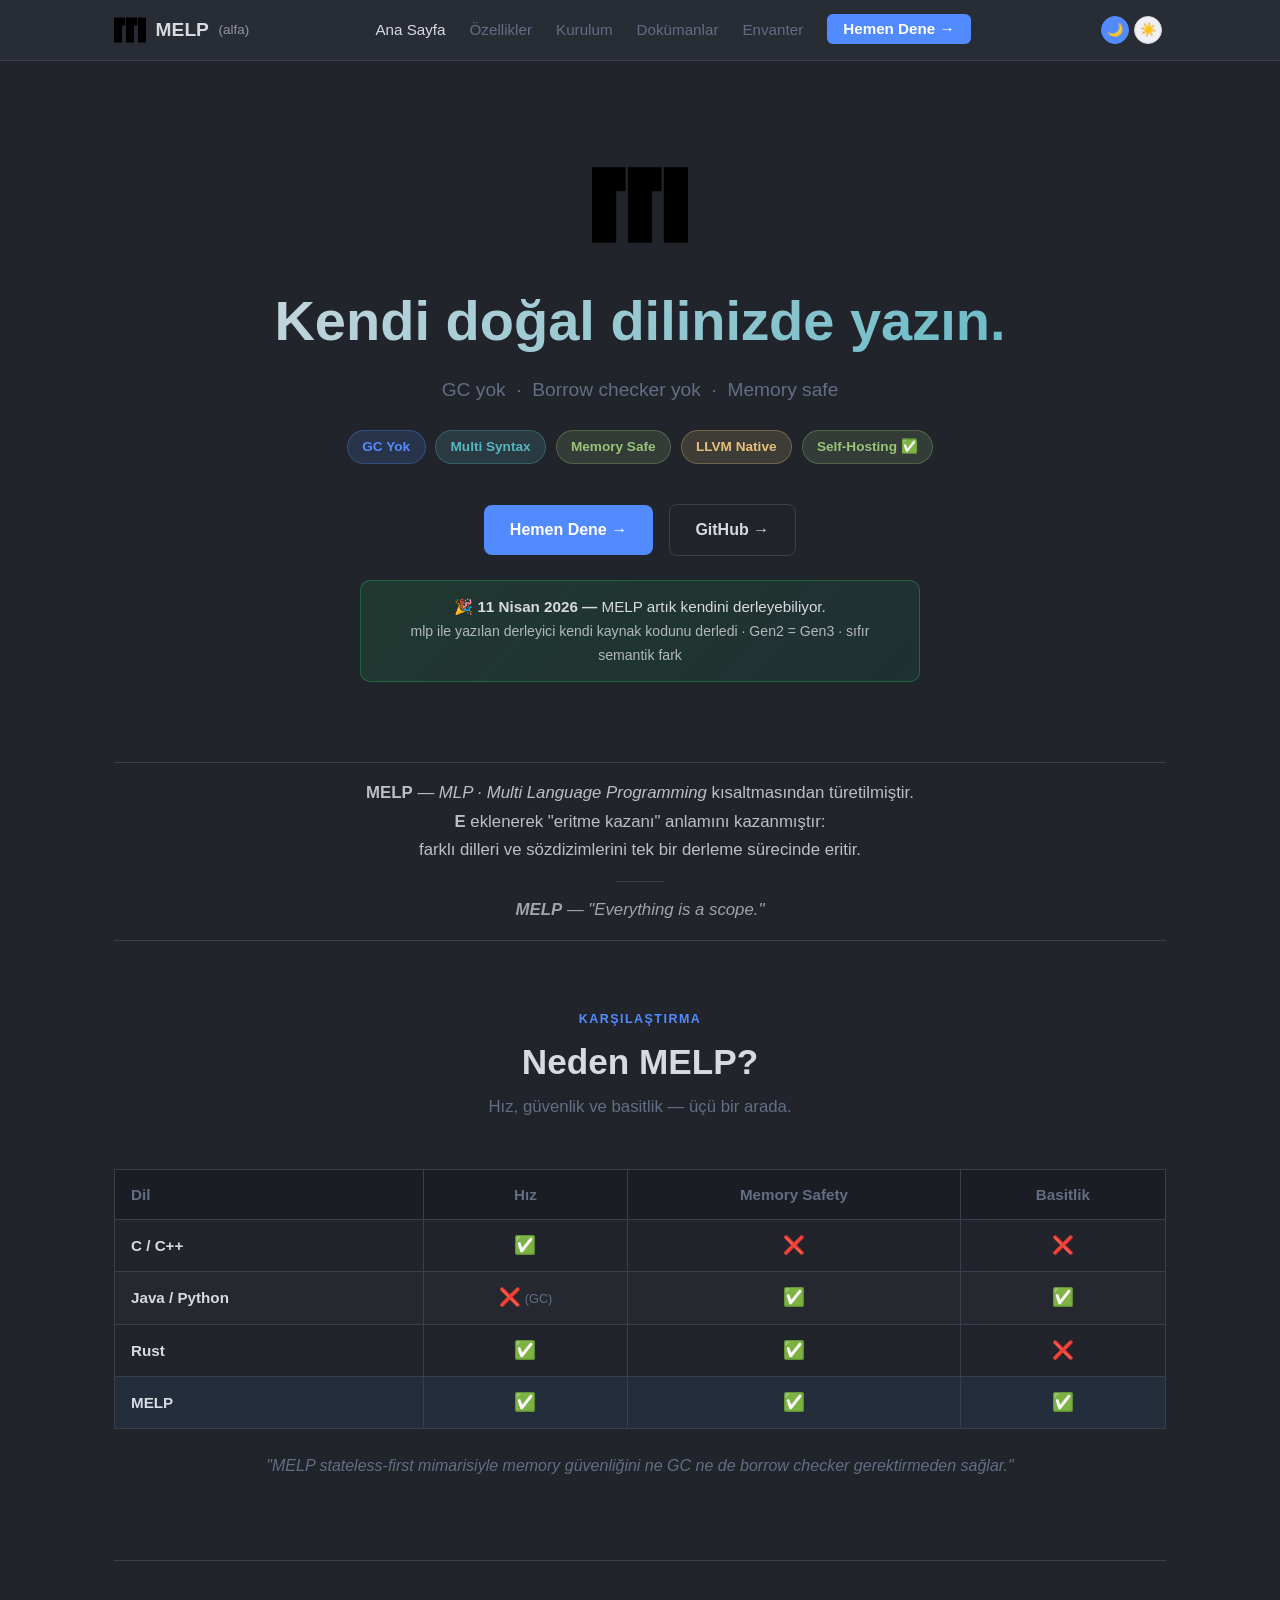
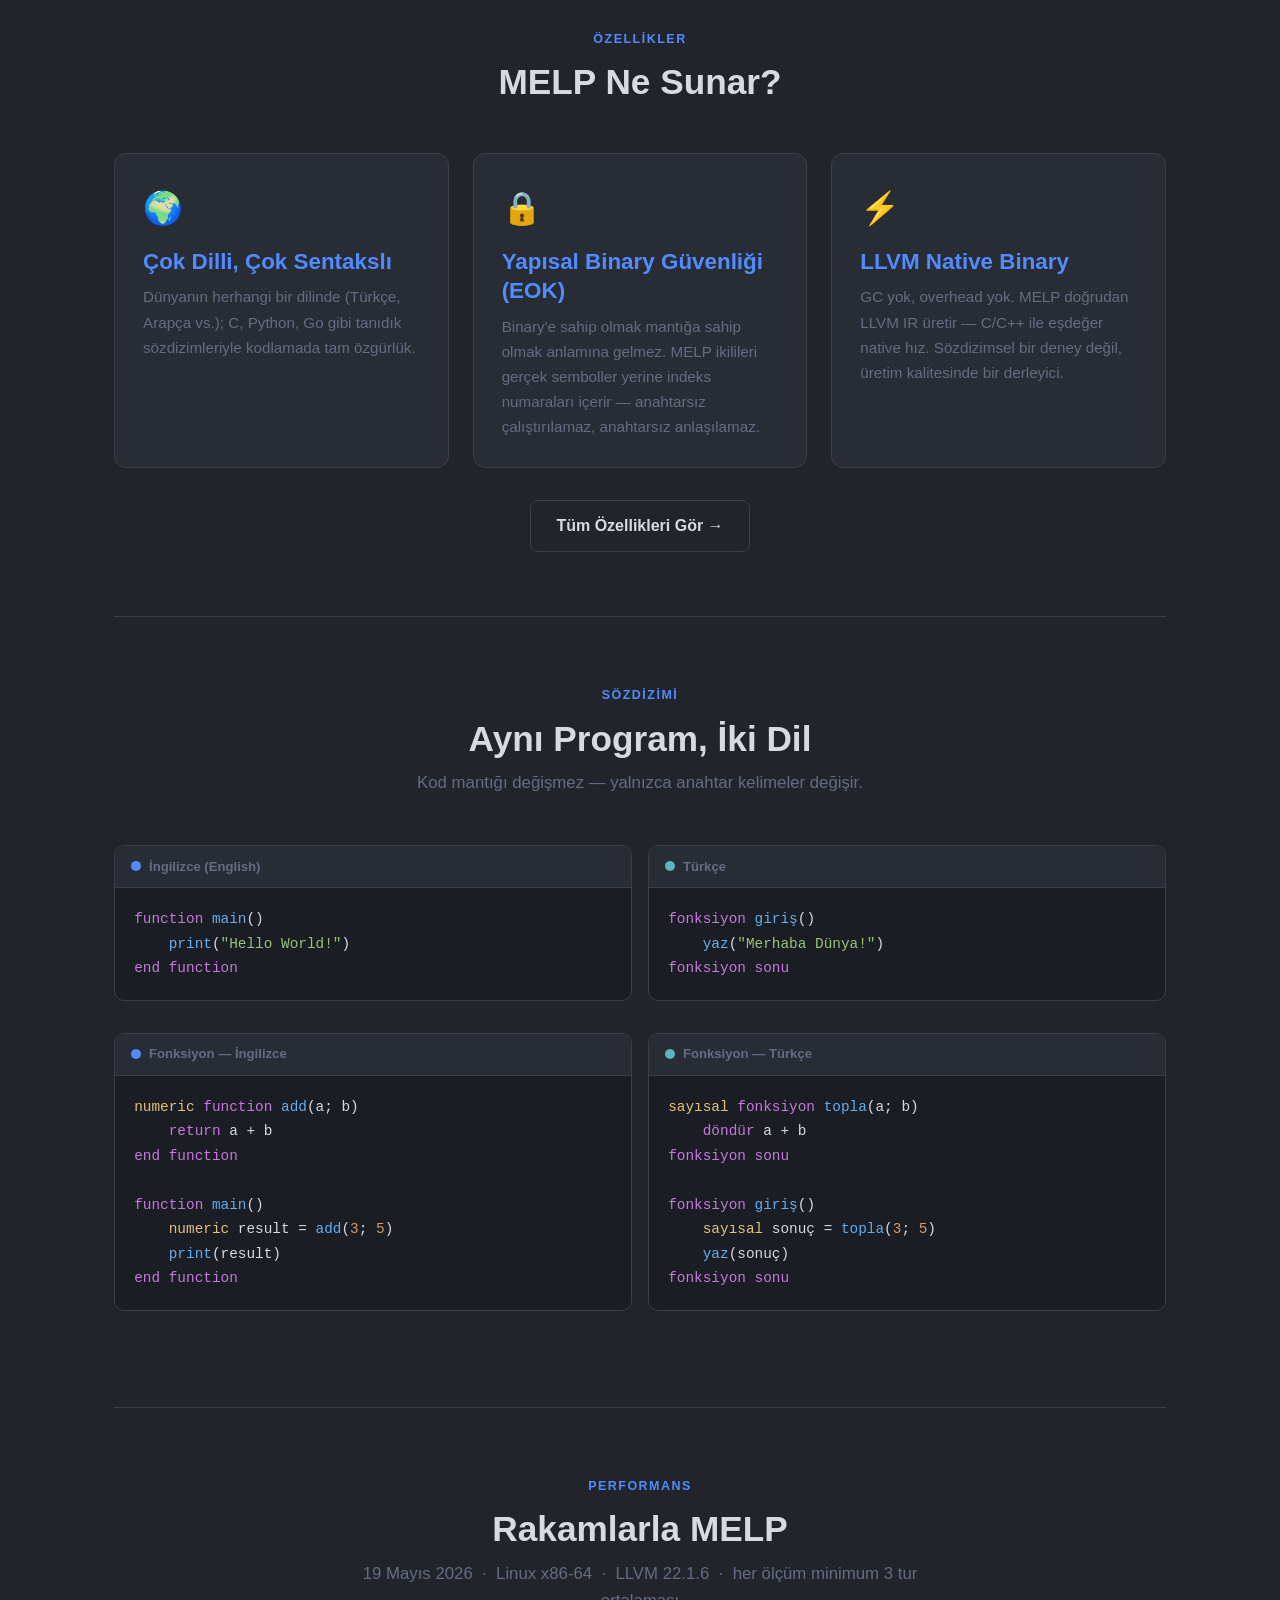
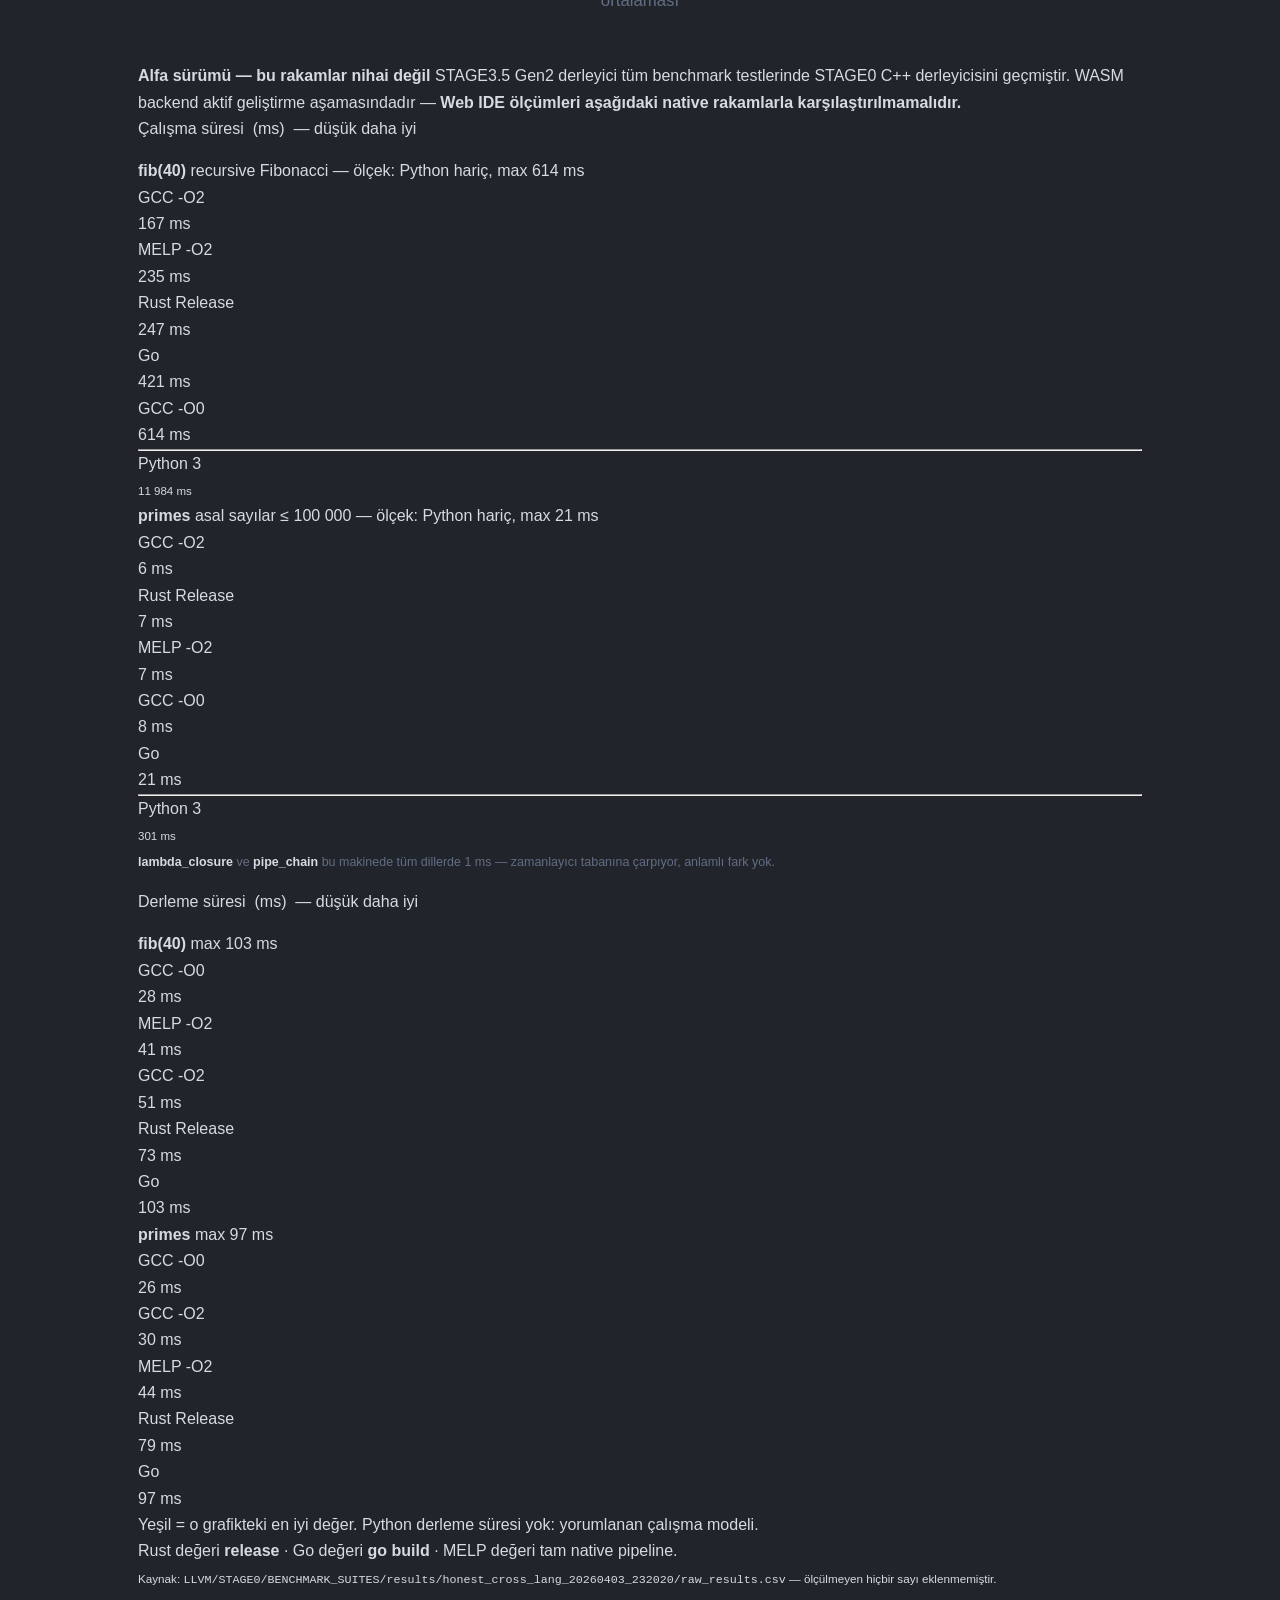
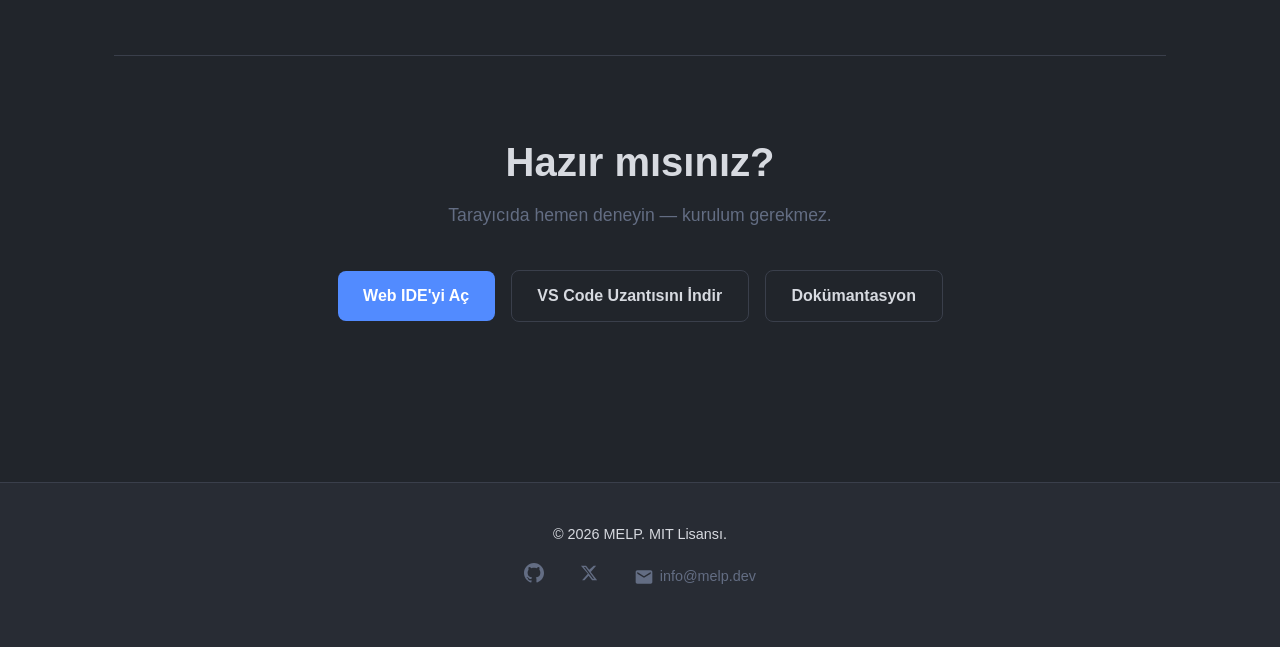
==== commit ec491200: "fix(benchmark): primes MELP -O2 8ms → 7ms (ölçüm ortalaması)" ====
--- a/index.html
+++ b/index.html
@@ -308,8 +308,8 @@
             </div>
             <div class="bench-row">
               <span class="bench-label is-melp">MELP -O2</span>
-              <div class="bench-track"><div class="bench-bar is-melp" style="width:38%"></div></div>
-              <span class="bench-val is-melp">8 ms</span>
+              <div class="bench-track"><div class="bench-bar is-melp" style="width:33%"></div></div>
+              <span class="bench-val is-melp">7 ms</span>
             </div>
             <div class="bench-row">
               <span class="bench-label">GCC -O0</span>
